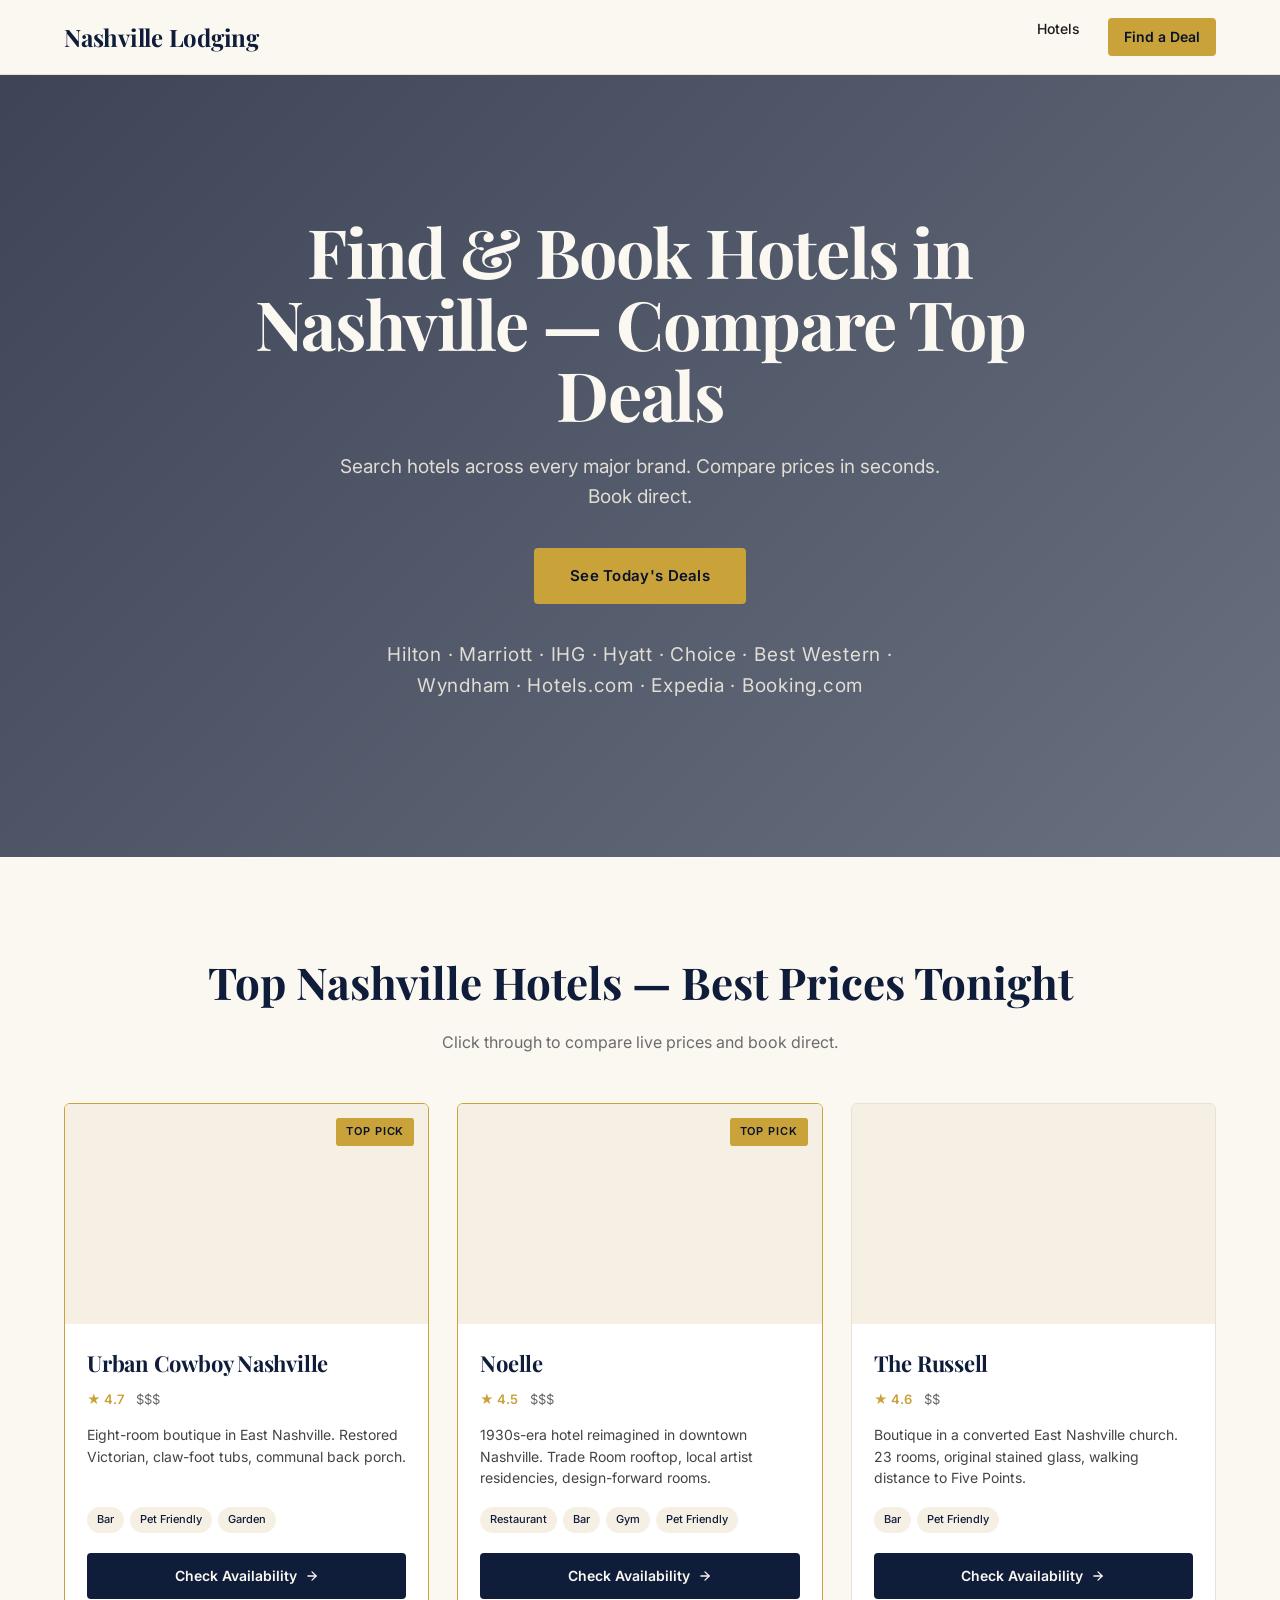
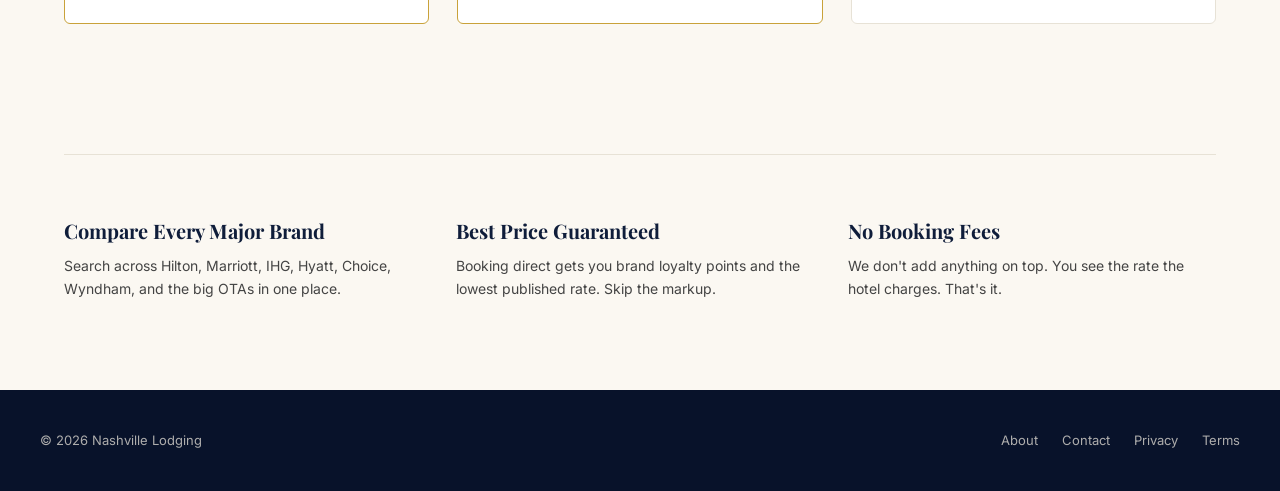
==== index.html @ b27eb010 "Initial: nashvillelodging.com static site" ====
<!DOCTYPE html>
<html lang="en">
<head>
<meta charset="UTF-8" />
<meta name="viewport" content="width=device-width, initial-scale=1.0" />
<title>Nashville Hotels — Compare Prices & Book | NashvilleLodging.com</title>
<meta name="description" content="Find the best hotel deals in Nashville, TN. Compare prices across Hilton, Marriott, IHG, Hotels.com, Expedia, Booking.com and more. Book direct, save more." />
<link rel="preconnect" href="https://fonts.googleapis.com" />
<link rel="preconnect" href="https://fonts.gstatic.com" crossorigin />
<link href="https://fonts.googleapis.com/css2?family=Playfair+Display:wght@500;700&family=Inter:wght@400;500;600&display=swap" rel="stylesheet" />
<link rel="stylesheet" href="/style.css" />
</head>
<body>
<header class="nav">
  <div class="nav-inner">
    <a href="/" class="brand">Nashville Lodging</a>
    <nav>
      <a href="/#hotels">Hotels</a>
      <a href="/#hotels" class="nav-cta">Find a Deal</a>
    </nav>
  </div>
</header>
<section class="hero">
  <div class="hero-inner">
    <h1>Find & Book Hotels in Nashville — Compare Top Deals</h1>
    <p>Search hotels across every major brand. Compare prices in seconds. Book direct.</p>
    <a href="#hotels" class="cta">See Today's Deals</a>
    <p class="hero-trust">Hilton · Marriott · IHG · Hyatt · Choice · Best Western · Wyndham · Hotels.com · Expedia · Booking.com</p>
  </div>
</section>
<main>
  <section class="featured" id="hotels">
    <div class="section-head">
      <h2>Top Nashville Hotels — Best Prices Tonight</h2>
      <p>Click through to compare live prices and book direct.</p>
    </div>
    <div class="hotel-grid"><article class="hotel-card premium">
  <div class="hotel-img" style="background-image:url('https://images.unsplash.com/photo-1564501049412-61c2a3083791?w=800')"><div class="tier-badge">Top Pick</div></div>
  <div class="hotel-body">
    <h3 class="hotel-name">Urban Cowboy Nashville</h3>
    <div class="hotel-meta">
      <span class="stars">★ 4.7</span>
      <span>$$$</span>
    </div>
    <p class="hotel-desc">Eight-room boutique in East Nashville. Restored Victorian, claw-foot tubs, communal back porch.</p>
    <div class="amenities"><span class="amenity">Bar</span><span class="amenity">Pet Friendly</span><span class="amenity">Garden</span></div>
    <a class="hotel-cta" href="https://www.booking.com/searchresults.html?ss=Urban+Cowboy+Nashville+1603+Woodland+St+Nashville+TN+37206&aid=AFFILIATE_ID_PENDING" target="_blank" rel="noopener nofollow sponsored">Check Availability <svg viewBox="0 0 24 24" fill="none" stroke="currentColor" stroke-width="2.2" stroke-linecap="round" stroke-linejoin="round" width="14" height="14"><line x1="5" y1="12" x2="19" y2="12"/><polyline points="12 5 19 12 12 19"/></svg></a>
  </div>
</article>
<article class="hotel-card premium">
  <div class="hotel-img" style="background-image:url('https://images.unsplash.com/photo-1455587734955-081b22074882?w=800')"><div class="tier-badge">Top Pick</div></div>
  <div class="hotel-body">
    <h3 class="hotel-name">Noelle</h3>
    <div class="hotel-meta">
      <span class="stars">★ 4.5</span>
      <span>$$$</span>
    </div>
    <p class="hotel-desc">1930s-era hotel reimagined in downtown Nashville. Trade Room rooftop, local artist residencies, design-forward rooms.</p>
    <div class="amenities"><span class="amenity">Restaurant</span><span class="amenity">Bar</span><span class="amenity">Gym</span><span class="amenity">Pet Friendly</span></div>
    <a class="hotel-cta" href="https://www.booking.com/searchresults.html?ss=Noelle+200+4th+Ave+N+Nashville+TN+37219&aid=AFFILIATE_ID_PENDING" target="_blank" rel="noopener nofollow sponsored">Check Availability <svg viewBox="0 0 24 24" fill="none" stroke="currentColor" stroke-width="2.2" stroke-linecap="round" stroke-linejoin="round" width="14" height="14"><line x1="5" y1="12" x2="19" y2="12"/><polyline points="12 5 19 12 12 19"/></svg></a>
  </div>
</article>
<article class="hotel-card ">
  <div class="hotel-img" style="background-image:url('https://images.unsplash.com/photo-1520250497591-112f2f40a3f4?w=800')"></div>
  <div class="hotel-body">
    <h3 class="hotel-name">The Russell</h3>
    <div class="hotel-meta">
      <span class="stars">★ 4.6</span>
      <span>$$</span>
    </div>
    <p class="hotel-desc">Boutique in a converted East Nashville church. 23 rooms, original stained glass, walking distance to Five Points.</p>
    <div class="amenities"><span class="amenity">Bar</span><span class="amenity">Pet Friendly</span></div>
    <a class="hotel-cta" href="https://www.booking.com/searchresults.html?ss=The+Russell+819+Russell+St+Nashville+TN+37206&aid=AFFILIATE_ID_PENDING" target="_blank" rel="noopener nofollow sponsored">Check Availability <svg viewBox="0 0 24 24" fill="none" stroke="currentColor" stroke-width="2.2" stroke-linecap="round" stroke-linejoin="round" width="14" height="14"><line x1="5" y1="12" x2="19" y2="12"/><polyline points="12 5 19 12 12 19"/></svg></a>
  </div>
</article></div>
  </section>
  <section class="why">
    <div class="why-grid">
      <div class="why-card"><h3>Compare Every Major Brand</h3><p>Search across Hilton, Marriott, IHG, Hyatt, Choice, Wyndham, and the big OTAs in one place.</p></div>
      <div class="why-card"><h3>Best Price Guaranteed</h3><p>Booking direct gets you brand loyalty points and the lowest published rate. Skip the markup.</p></div>
      <div class="why-card"><h3>No Booking Fees</h3><p>We don't add anything on top. You see the rate the hotel charges. That's it.</p></div>
    </div>
  </section>
</main>
<footer>
  <div class="footer-inner">
    <p>&copy; 2026 Nashville Lodging</p>
    <div class="footer-links">
      <a href="/about">About</a>
      <a href="/contact">Contact</a>
      <a href="/privacy">Privacy</a>
      <a href="/terms">Terms</a>
    </div>
  </div>
</footer>
</body></html>
---- style.css ----
:root {
  --navy: #0f1d3a;
  --navy-deep: #08122a;
  --sand: #f5efe4;
  --cream: #fbf8f2;
  --gold: #c9a23a;
  --gold-soft: #d9b658;
  --ink: #1a1a1a;
  --muted: #6b6b6b;
  --line: #e7e2d6;
}

* { box-sizing: border-box; margin: 0; padding: 0; }

html, body {
  font-family: 'Inter', -apple-system, BlinkMacSystemFont, sans-serif;
  color: var(--ink);
  background: var(--cream);
  line-height: 1.6;
  -webkit-font-smoothing: antialiased;
}

a { color: inherit; text-decoration: none; }

.nav {
  position: sticky;
  top: 0;
  z-index: 50;
  background: rgba(251, 248, 242, 0.85);
  backdrop-filter: saturate(160%) blur(12px);
  border-bottom: 1px solid var(--line);
}
.nav-inner {
  max-width: 1200px;
  margin: 0 auto;
  padding: 18px 24px;
  display: flex;
  justify-content: space-between;
  align-items: center;
}
.brand {
  font-family: 'Playfair Display', serif;
  font-size: 24px;
  font-weight: 700;
  color: var(--navy);
  letter-spacing: -0.01em;
}
.nav nav { display: flex; gap: 28px; font-size: 14px; font-weight: 500; }
.nav nav a { color: var(--ink); }
.nav nav a:hover { color: var(--navy); }

.hero {
  background:
    linear-gradient(135deg, rgba(8,18,42,0.78), rgba(15,29,58,0.62)),
    url('https://images.unsplash.com/photo-1564501049412-61c2a3083791?w=2000&q=80') center/cover;
  color: var(--cream);
  padding: 140px 24px 120px;
  text-align: center;
}
.hero-inner { max-width: 820px; margin: 0 auto; }
.hero h1 {
  font-family: 'Playfair Display', serif;
  font-size: clamp(38px, 6vw, 68px);
  font-weight: 700;
  line-height: 1.05;
  letter-spacing: -0.02em;
  margin-bottom: 22px;
}
.hero p {
  font-size: clamp(16px, 1.6vw, 19px);
  color: rgba(245, 239, 228, 0.88);
  margin-bottom: 36px;
  max-width: 600px;
  margin-left: auto;
  margin-right: auto;
}
.cta {
  display: inline-block;
  background: var(--gold);
  color: var(--navy-deep);
  font-weight: 600;
  font-size: 15px;
  letter-spacing: 0.02em;
  padding: 16px 36px;
  border-radius: 4px;
  transition: background 0.2s, transform 0.1s;
}
.cta:hover { background: var(--gold-soft); transform: translateY(-1px); }

.hero-trust {
  margin-top: 36px;
  font-size: 12px;
  color: rgba(245, 239, 228, 0.62);
  letter-spacing: 0.04em;
}

.nav-cta {
  background: var(--gold);
  color: var(--navy-deep) !important;
  padding: 8px 16px;
  border-radius: 4px;
  font-weight: 600;
}
.nav-cta:hover { background: var(--gold-soft); }

.why {
  padding: 30px 0 90px;
}
.why-grid {
  display: grid;
  grid-template-columns: repeat(auto-fit, minmax(260px, 1fr));
  gap: 24px;
  border-top: 1px solid var(--line);
  padding-top: 60px;
}
.why-card h3 {
  font-family: 'Playfair Display', serif;
  font-size: 20px;
  font-weight: 700;
  color: var(--navy);
  margin-bottom: 8px;
}
.why-card p { color: #444; font-size: 14px; line-height: 1.6; }

main { max-width: 1200px; margin: 0 auto; padding: 0 24px; }

.section-head { text-align: center; padding: 90px 0 48px; }
.section-head h2 {
  font-family: 'Playfair Display', serif;
  font-size: clamp(30px, 4vw, 44px);
  font-weight: 700;
  color: var(--navy);
  margin-bottom: 12px;
}
.section-head p { color: var(--muted); font-size: 16px; }

.hotel-grid {
  display: grid;
  grid-template-columns: repeat(auto-fill, minmax(320px, 1fr));
  gap: 28px;
  padding-bottom: 100px;
}

.hotel-card {
  background: #fff;
  border: 1px solid var(--line);
  border-radius: 6px;
  overflow: hidden;
  display: flex;
  flex-direction: column;
  transition: transform 0.2s, box-shadow 0.2s;
}
.hotel-card:hover {
  transform: translateY(-3px);
  box-shadow: 0 12px 28px rgba(15, 29, 58, 0.10);
}
.hotel-card.premium { border-color: var(--gold); border-width: 1.5px; }

.hotel-img {
  position: relative;
  width: 100%;
  height: 220px;
  background: var(--sand) center/cover;
}
.tier-badge {
  position: absolute;
  top: 14px;
  right: 14px;
  background: var(--gold);
  color: var(--navy-deep);
  font-size: 11px;
  font-weight: 600;
  text-transform: uppercase;
  letter-spacing: 0.08em;
  padding: 5px 10px;
  border-radius: 3px;
}

.hotel-body { padding: 22px 22px 24px; display: flex; flex-direction: column; flex: 1; }
.hotel-name {
  font-family: 'Playfair Display', serif;
  font-size: 22px;
  font-weight: 700;
  color: var(--navy);
  margin-bottom: 8px;
  letter-spacing: -0.01em;
}
.hotel-meta {
  display: flex;
  align-items: center;
  gap: 12px;
  color: var(--muted);
  font-size: 13px;
  margin-bottom: 14px;
}
.stars { color: var(--gold); font-weight: 600; }
.hotel-desc {
  color: #444;
  font-size: 14px;
  line-height: 1.55;
  margin-bottom: 18px;
  flex: 1;
}
.amenities {
  display: flex;
  flex-wrap: wrap;
  gap: 6px;
  margin-bottom: 20px;
}
.amenity {
  background: var(--sand);
  color: var(--navy);
  font-size: 11px;
  padding: 4px 10px;
  border-radius: 100px;
  font-weight: 500;
}
.hotel-cta {
  display: inline-flex;
  align-items: center;
  justify-content: center;
  gap: 8px;
  background: var(--navy);
  color: var(--cream);
  font-weight: 600;
  font-size: 14px;
  padding: 12px 18px;
  border-radius: 4px;
  transition: background 0.2s;
}
.hotel-cta:hover { background: var(--navy-deep); }
.hotel-cta svg { width: 14px; height: 14px; }

.empty {
  text-align: center;
  padding: 60px 0 120px;
  color: var(--muted);
}

footer {
  background: var(--navy-deep);
  color: rgba(245, 239, 228, 0.7);
  padding: 40px 24px;
  font-size: 13px;
}
.footer-inner {
  max-width: 1200px;
  margin: 0 auto;
  display: flex;
  justify-content: space-between;
  align-items: center;
  flex-wrap: wrap;
  gap: 16px;
}
.footer-links { display: flex; gap: 24px; }
.footer-links a:hover { color: var(--gold); }

.prose {
  max-width: 740px;
  margin: 0 auto;
  padding: 80px 24px 100px;
}
.prose h1 {
  font-family: 'Playfair Display', serif;
  font-size: clamp(36px, 5vw, 52px);
  font-weight: 700;
  color: var(--navy);
  letter-spacing: -0.02em;
  margin-bottom: 8px;
}
.prose h2 {
  font-family: 'Playfair Display', serif;
  font-size: 24px;
  font-weight: 700;
  color: var(--navy);
  margin-top: 36px;
  margin-bottom: 12px;
}
.prose h3 {
  font-size: 18px;
  font-weight: 600;
  color: var(--navy);
  margin-bottom: 8px;
}
.prose p { margin-bottom: 16px; color: #2a2a2a; font-size: 16px; }
.prose .lead { font-size: 19px; color: #444; margin-bottom: 24px; }
.prose .muted { color: var(--muted); font-size: 14px; margin-bottom: 28px; }
.prose ul { margin: 0 0 16px 22px; }
.prose li { margin-bottom: 6px; color: #2a2a2a; }
.prose a { color: var(--navy); text-decoration: underline; text-underline-offset: 3px; }
.prose a:hover { color: var(--gold); }
.prose .back { margin-top: 48px; font-weight: 500; }
.prose .back a { text-decoration: none; }

.tiers {
  display: grid;
  grid-template-columns: repeat(auto-fit, minmax(260px, 1fr));
  gap: 20px;
  margin: 28px 0 36px;
}
.tier-card {
  background: #fff;
  border: 1px solid var(--line);
  border-radius: 6px;
  padding: 28px 24px 24px;
  position: relative;
}
.tier-card.featured { border-color: var(--gold); border-width: 1.5px; }
.tier-flag {
  position: absolute;
  top: -12px;
  right: 16px;
  background: var(--gold);
  color: var(--navy-deep);
  font-size: 11px;
  font-weight: 600;
  text-transform: uppercase;
  letter-spacing: 0.08em;
  padding: 5px 10px;
  border-radius: 3px;
}
.tier-card .price {
  font-family: 'Playfair Display', serif;
  font-size: 36px;
  color: var(--navy);
  margin: 8px 0 16px;
}
.tier-card .price span { font-family: 'Inter', sans-serif; font-size: 14px; color: var(--muted); }
.tier-card ul { list-style: none; margin: 0; padding: 0; }
.tier-card li { padding: 6px 0; font-size: 14px; border-bottom: 1px solid var(--line); }
.tier-card li:last-child { border-bottom: none; }

@media (max-width: 600px) {
  .hero { padding: 100px 20px 80px; }
  .nav nav { gap: 16px; }
  .section-head { padding: 60px 0 32px; }
  .prose { padding: 60px 20px 80px; }
}
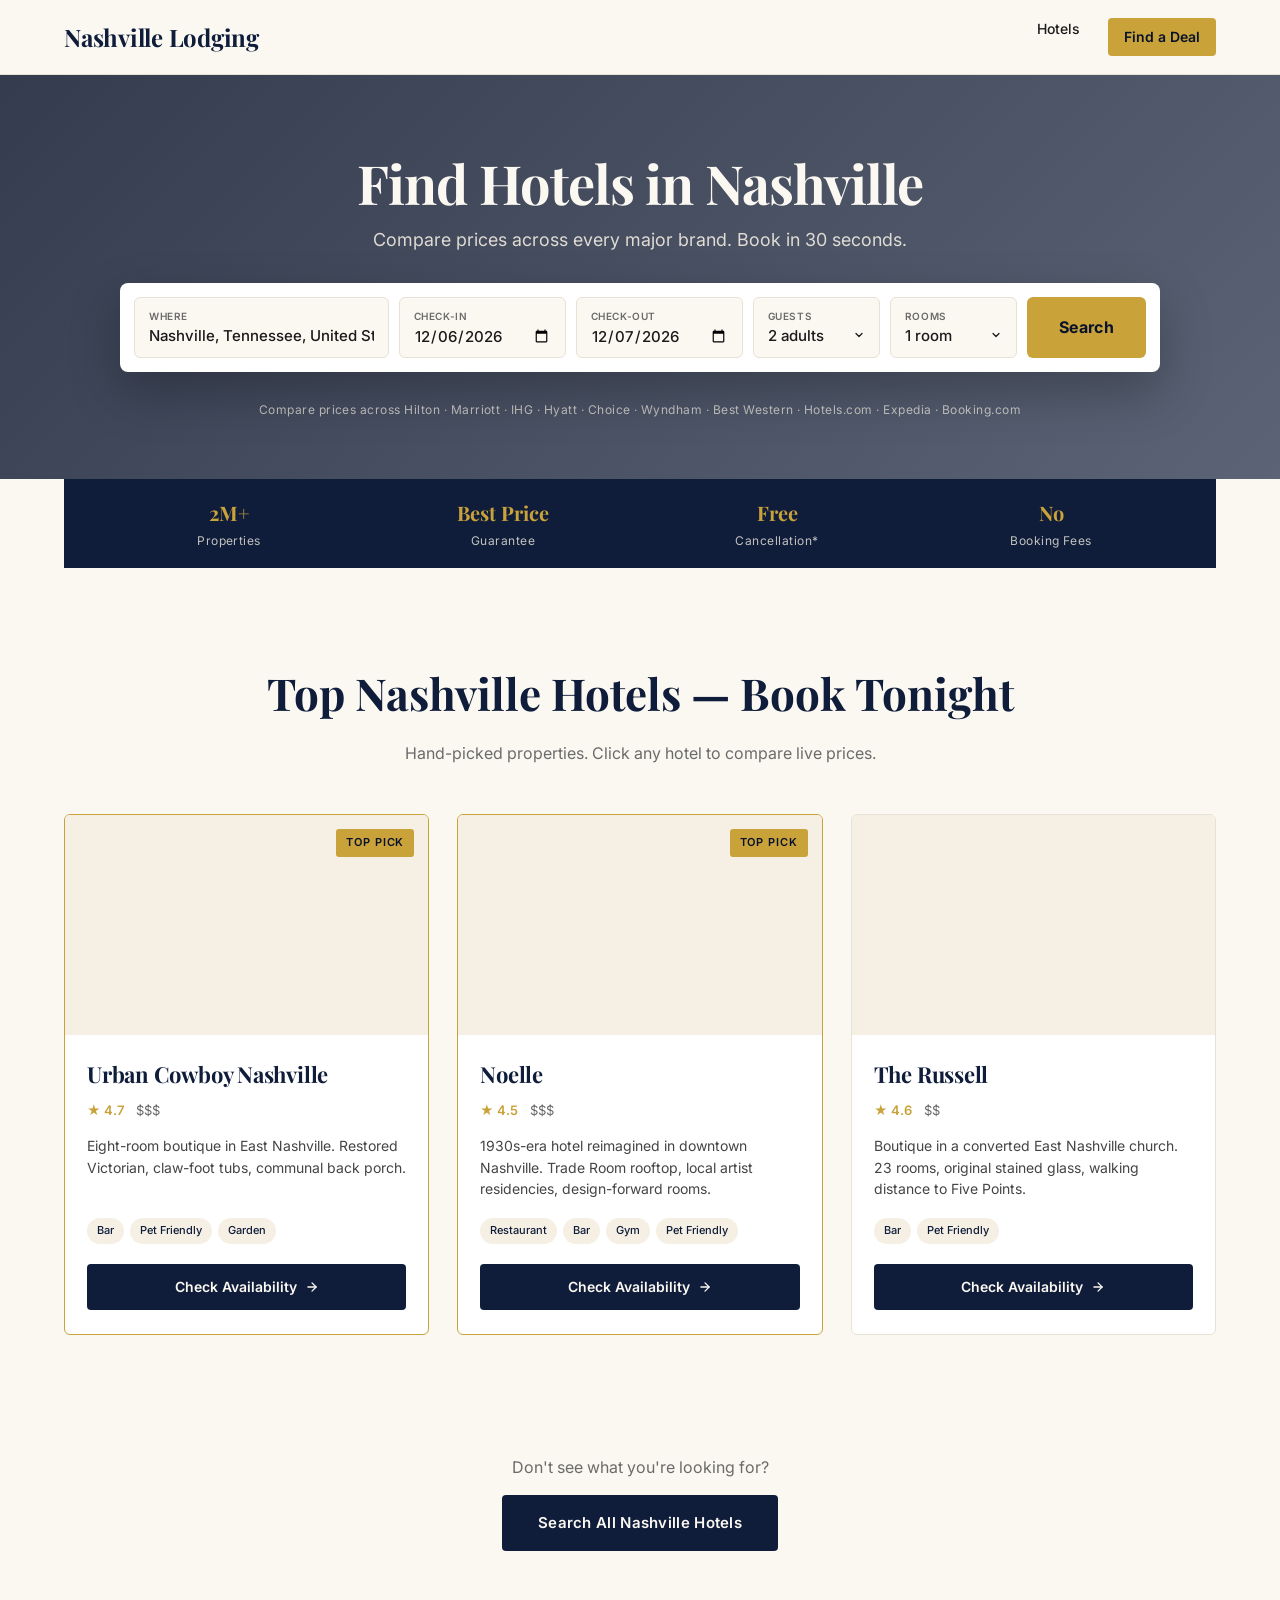
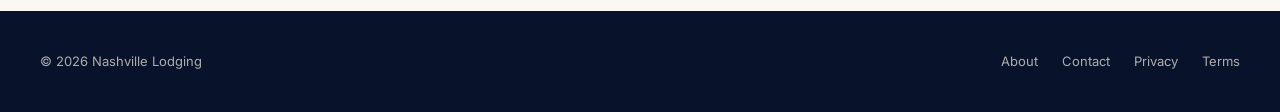
==== commit c04b773a: "Add search form above the fold + value strip" ====
--- a/index.html
+++ b/index.html
@@ -22,17 +22,63 @@
 </header>
 <section class="hero">
   <div class="hero-inner">
-    <h1>Find & Book Hotels in Nashville — Compare Top Deals</h1>
-    <p>Search hotels across every major brand. Compare prices in seconds. Book direct.</p>
-    <a href="#hotels" class="cta">See Today's Deals</a>
-    <p class="hero-trust">Hilton · Marriott · IHG · Hyatt · Choice · Best Western · Wyndham · Hotels.com · Expedia · Booking.com</p>
+    <h1>Find Hotels in Nashville</h1>
+    <p class="hero-sub">Compare prices across every major brand. Book in 30 seconds.</p>
+    <form class="search-form" id="search-form" action="https://www.booking.com/searchresults.html" method="get" target="_blank">
+      <div class="search-row">
+        <label class="search-field">
+          <span class="search-label">Where</span>
+          <input type="text" name="ss" value="Nashville, Tennessee, United States" required autocomplete="off" />
+        </label>
+        <label class="search-field">
+          <span class="search-label">Check-in</span>
+          <input type="date" name="checkin" id="checkin" required />
+        </label>
+        <label class="search-field">
+          <span class="search-label">Check-out</span>
+          <input type="date" name="checkout" id="checkout" required />
+        </label>
+        <label class="search-field search-field-narrow">
+          <span class="search-label">Guests</span>
+          <select name="group_adults">
+            <option value="1">1 adult</option>
+            <option value="2" selected>2 adults</option>
+            <option value="3">3 adults</option>
+            <option value="4">4 adults</option>
+            <option value="5">5 adults</option>
+            <option value="6">6 adults</option>
+          </select>
+        </label>
+        <label class="search-field search-field-narrow">
+          <span class="search-label">Rooms</span>
+          <select name="no_rooms">
+            <option value="1" selected>1 room</option>
+            <option value="2">2 rooms</option>
+            <option value="3">3 rooms</option>
+            <option value="4">4 rooms</option>
+          </select>
+        </label>
+        <button type="submit" class="search-btn">Search</button>
+      </div>
+      <input type="hidden" name="group_children" value="0" />
+      <input type="hidden" name="aid" value="AFFILIATE_ID_PENDING" />
+    </form>
+    <p class="hero-trust">Compare prices across Hilton · Marriott · IHG · Hyatt · Choice · Wyndham · Best Western · Hotels.com · Expedia · Booking.com</p>
   </div>
 </section>
 <main>
+  <section class="value-strip">
+    <div class="value-strip-inner">
+      <div class="value-item"><span class="value-num">2M+</span><span>Properties</span></div>
+      <div class="value-item"><span class="value-num">Best Price</span><span>Guarantee</span></div>
+      <div class="value-item"><span class="value-num">Free</span><span>Cancellation*</span></div>
+      <div class="value-item"><span class="value-num">No</span><span>Booking Fees</span></div>
+    </div>
+  </section>
   <section class="featured" id="hotels">
     <div class="section-head">
-      <h2>Top Nashville Hotels — Best Prices Tonight</h2>
-      <p>Click through to compare live prices and book direct.</p>
+      <h2>Top Nashville Hotels — Book Tonight</h2>
+      <p>Hand-picked properties. Click any hotel to compare live prices.</p>
     </div>
     <div class="hotel-grid"><article class="hotel-card premium">
   <div class="hotel-img" style="background-image:url('https://images.unsplash.com/photo-1564501049412-61c2a3083791?w=800')"><div class="tier-badge">Top Pick</div></div>
@@ -73,15 +119,32 @@
     <a class="hotel-cta" href="https://www.booking.com/searchresults.html?ss=The+Russell+819+Russell+St+Nashville+TN+37206&aid=AFFILIATE_ID_PENDING" target="_blank" rel="noopener nofollow sponsored">Check Availability <svg viewBox="0 0 24 24" fill="none" stroke="currentColor" stroke-width="2.2" stroke-linecap="round" stroke-linejoin="round" width="14" height="14"><line x1="5" y1="12" x2="19" y2="12"/><polyline points="12 5 19 12 12 19"/></svg></a>
   </div>
 </article></div>
-  </section>
-  <section class="why">
-    <div class="why-grid">
-      <div class="why-card"><h3>Compare Every Major Brand</h3><p>Search across Hilton, Marriott, IHG, Hyatt, Choice, Wyndham, and the big OTAs in one place.</p></div>
-      <div class="why-card"><h3>Best Price Guaranteed</h3><p>Booking direct gets you brand loyalty points and the lowest published rate. Skip the markup.</p></div>
-      <div class="why-card"><h3>No Booking Fees</h3><p>We don't add anything on top. You see the rate the hotel charges. That's it.</p></div>
+    <div class="below-grid-cta">
+      <p>Don't see what you're looking for?</p>
+      <a href="#search-form" class="cta cta-secondary" onclick="document.getElementById('search-form').scrollIntoView({behavior:'smooth',block:'center'});document.querySelector('input[name=ss]').focus();return false;">Search All Nashville Hotels</a>
     </div>
   </section>
 </main>
+<script>
+  (function () {
+    const pad = (n) => String(n).padStart(2, '0');
+    const fmt = (d) => d.getFullYear() + '-' + pad(d.getMonth() + 1) + '-' + pad(d.getDate());
+    const today = new Date();
+    const tomorrow = new Date(today.getTime() + 86400000);
+    const ci = document.getElementById('checkin');
+    const co = document.getElementById('checkout');
+    ci.value = fmt(today);
+    ci.min = fmt(today);
+    co.value = fmt(tomorrow);
+    co.min = fmt(tomorrow);
+    ci.addEventListener('change', () => {
+      const next = new Date(ci.value);
+      next.setDate(next.getDate() + 1);
+      co.min = fmt(next);
+      if (new Date(co.value) <= new Date(ci.value)) co.value = fmt(next);
+    });
+  })();
+</script>
 <footer>
   <div class="footer-inner">
     <p>&copy; 2026 Nashville Lodging</p>
--- a/style.css
+++ b/style.css
@@ -51,29 +51,104 @@
 
 .hero {
   background:
-    linear-gradient(135deg, rgba(8,18,42,0.78), rgba(15,29,58,0.62)),
+    linear-gradient(135deg, rgba(8,18,42,0.82), rgba(15,29,58,0.68)),
     url('https://images.unsplash.com/photo-1564501049412-61c2a3083791?w=2000&q=80') center/cover;
   color: var(--cream);
-  padding: 140px 24px 120px;
+  padding: 80px 24px 60px;
   text-align: center;
 }
-.hero-inner { max-width: 820px; margin: 0 auto; }
+.hero-inner { max-width: 1080px; margin: 0 auto; }
 .hero h1 {
   font-family: 'Playfair Display', serif;
-  font-size: clamp(38px, 6vw, 68px);
+  font-size: clamp(34px, 5vw, 54px);
   font-weight: 700;
   line-height: 1.05;
   letter-spacing: -0.02em;
-  margin-bottom: 22px;
-}
-.hero p {
-  font-size: clamp(16px, 1.6vw, 19px);
+  margin-bottom: 14px;
+}
+.hero-sub {
+  font-size: clamp(15px, 1.4vw, 18px);
   color: rgba(245, 239, 228, 0.88);
-  margin-bottom: 36px;
+  margin-bottom: 28px;
   max-width: 600px;
   margin-left: auto;
   margin-right: auto;
 }
+
+.search-form {
+  background: #fff;
+  border-radius: 8px;
+  padding: 14px;
+  box-shadow: 0 20px 50px rgba(0,0,0,0.25);
+  text-align: left;
+  max-width: 1040px;
+  margin: 0 auto;
+}
+.search-row {
+  display: grid;
+  grid-template-columns: 2fr 1.2fr 1.2fr 1fr 1fr auto;
+  gap: 10px;
+  align-items: stretch;
+}
+.search-field {
+  display: flex;
+  flex-direction: column;
+  background: var(--cream);
+  border: 1px solid var(--line);
+  border-radius: 6px;
+  padding: 10px 14px;
+  cursor: text;
+  transition: border-color 0.15s;
+}
+.search-field:focus-within {
+  border-color: var(--navy);
+  background: #fff;
+}
+.search-label {
+  font-size: 10px;
+  font-weight: 600;
+  text-transform: uppercase;
+  letter-spacing: 0.06em;
+  color: var(--muted);
+  margin-bottom: 2px;
+}
+.search-field input,
+.search-field select {
+  border: 0;
+  background: transparent;
+  font-size: 15px;
+  font-family: inherit;
+  color: var(--ink);
+  padding: 0;
+  width: 100%;
+  outline: none;
+  appearance: none;
+  -webkit-appearance: none;
+  font-weight: 500;
+}
+.search-field select {
+  cursor: pointer;
+  background-image: url("data:image/svg+xml,%3Csvg xmlns='http://www.w3.org/2000/svg' width='12' height='12' viewBox='0 0 24 24' fill='none' stroke='%231a1a1a' stroke-width='2.5' stroke-linecap='round' stroke-linejoin='round'%3E%3Cpolyline points='6 9 12 15 18 9'%3E%3C/polyline%3E%3C/svg%3E");
+  background-repeat: no-repeat;
+  background-position: right 0 center;
+  padding-right: 18px;
+}
+.search-btn {
+  background: var(--gold);
+  color: var(--navy-deep);
+  border: 0;
+  border-radius: 6px;
+  font-family: inherit;
+  font-weight: 700;
+  font-size: 16px;
+  letter-spacing: 0.02em;
+  padding: 0 32px;
+  cursor: pointer;
+  transition: background 0.15s, transform 0.1s;
+  white-space: nowrap;
+}
+.search-btn:hover { background: var(--gold-soft); }
+.search-btn:active { transform: scale(0.98); }
 .cta {
   display: inline-block;
   background: var(--gold);
@@ -88,11 +163,55 @@
 .cta:hover { background: var(--gold-soft); transform: translateY(-1px); }
 
 .hero-trust {
-  margin-top: 36px;
+  margin-top: 28px;
   font-size: 12px;
-  color: rgba(245, 239, 228, 0.62);
+  color: rgba(245, 239, 228, 0.65);
   letter-spacing: 0.04em;
 }
+
+.value-strip {
+  background: var(--navy);
+  color: var(--cream);
+  padding: 18px 24px;
+}
+.value-strip-inner {
+  max-width: 1080px;
+  margin: 0 auto;
+  display: grid;
+  grid-template-columns: repeat(4, 1fr);
+  gap: 16px;
+  text-align: center;
+}
+.value-item {
+  display: flex;
+  flex-direction: column;
+  gap: 2px;
+}
+.value-num {
+  font-family: 'Playfair Display', serif;
+  font-size: 20px;
+  font-weight: 700;
+  color: var(--gold);
+}
+.value-item span:last-child {
+  font-size: 12px;
+  letter-spacing: 0.04em;
+  color: rgba(245, 239, 228, 0.78);
+}
+
+.below-grid-cta {
+  text-align: center;
+  padding: 20px 0 60px;
+}
+.below-grid-cta p {
+  color: var(--muted);
+  margin-bottom: 14px;
+}
+.cta-secondary {
+  background: var(--navy);
+  color: var(--cream);
+}
+.cta-secondary:hover { background: var(--navy-deep); }
 
 .nav-cta {
   background: var(--gold);
@@ -330,8 +449,23 @@
 .tier-card li { padding: 6px 0; font-size: 14px; border-bottom: 1px solid var(--line); }
 .tier-card li:last-child { border-bottom: none; }
 
+@media (max-width: 900px) {
+  .search-row {
+    grid-template-columns: 1fr 1fr;
+  }
+  .search-row > .search-field:first-child {
+    grid-column: 1 / -1;
+  }
+  .search-btn {
+    grid-column: 1 / -1;
+    padding: 16px 32px;
+  }
+  .value-strip-inner { grid-template-columns: repeat(2, 1fr); }
+}
+
 @media (max-width: 600px) {
-  .hero { padding: 100px 20px 80px; }
+  .hero { padding: 60px 16px 40px; }
+  .hero h1 { font-size: 30px; }
   .nav nav { gap: 16px; }
   .section-head { padding: 60px 0 32px; }
   .prose { padding: 60px 20px 80px; }
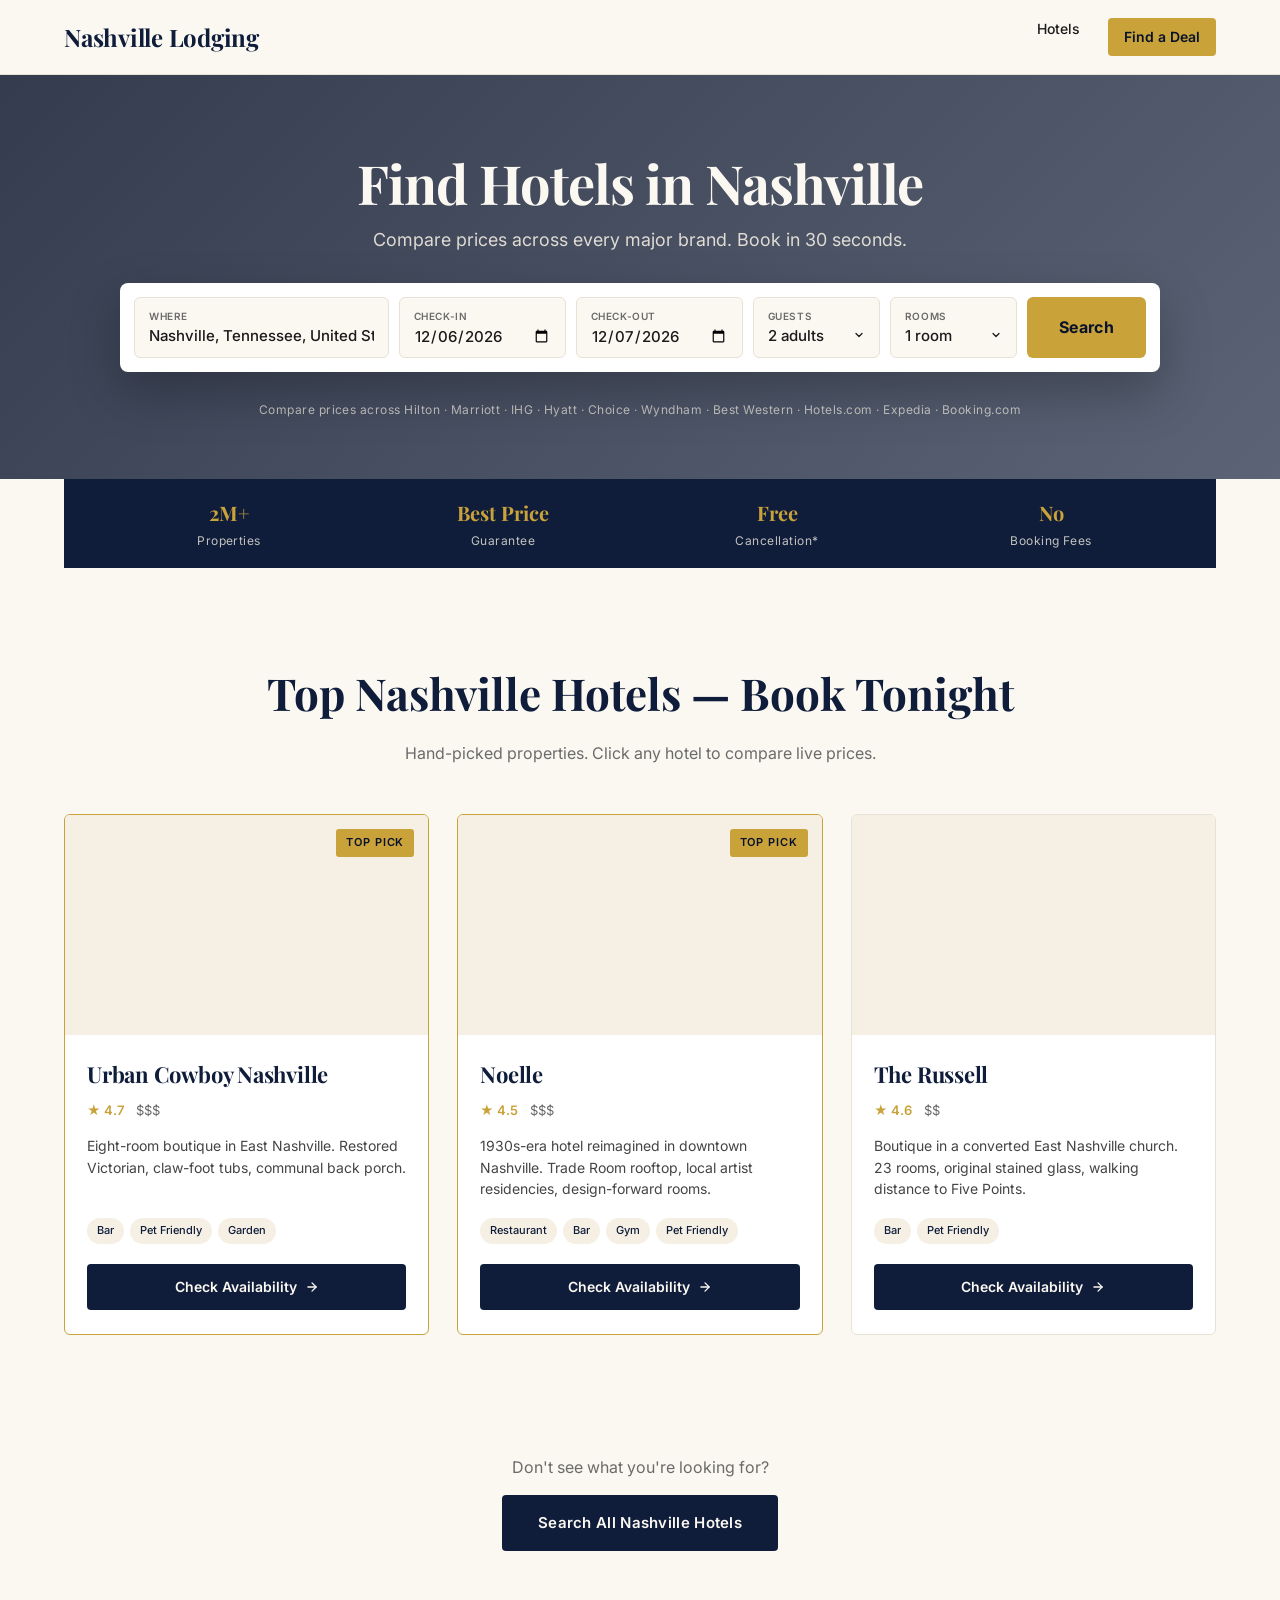
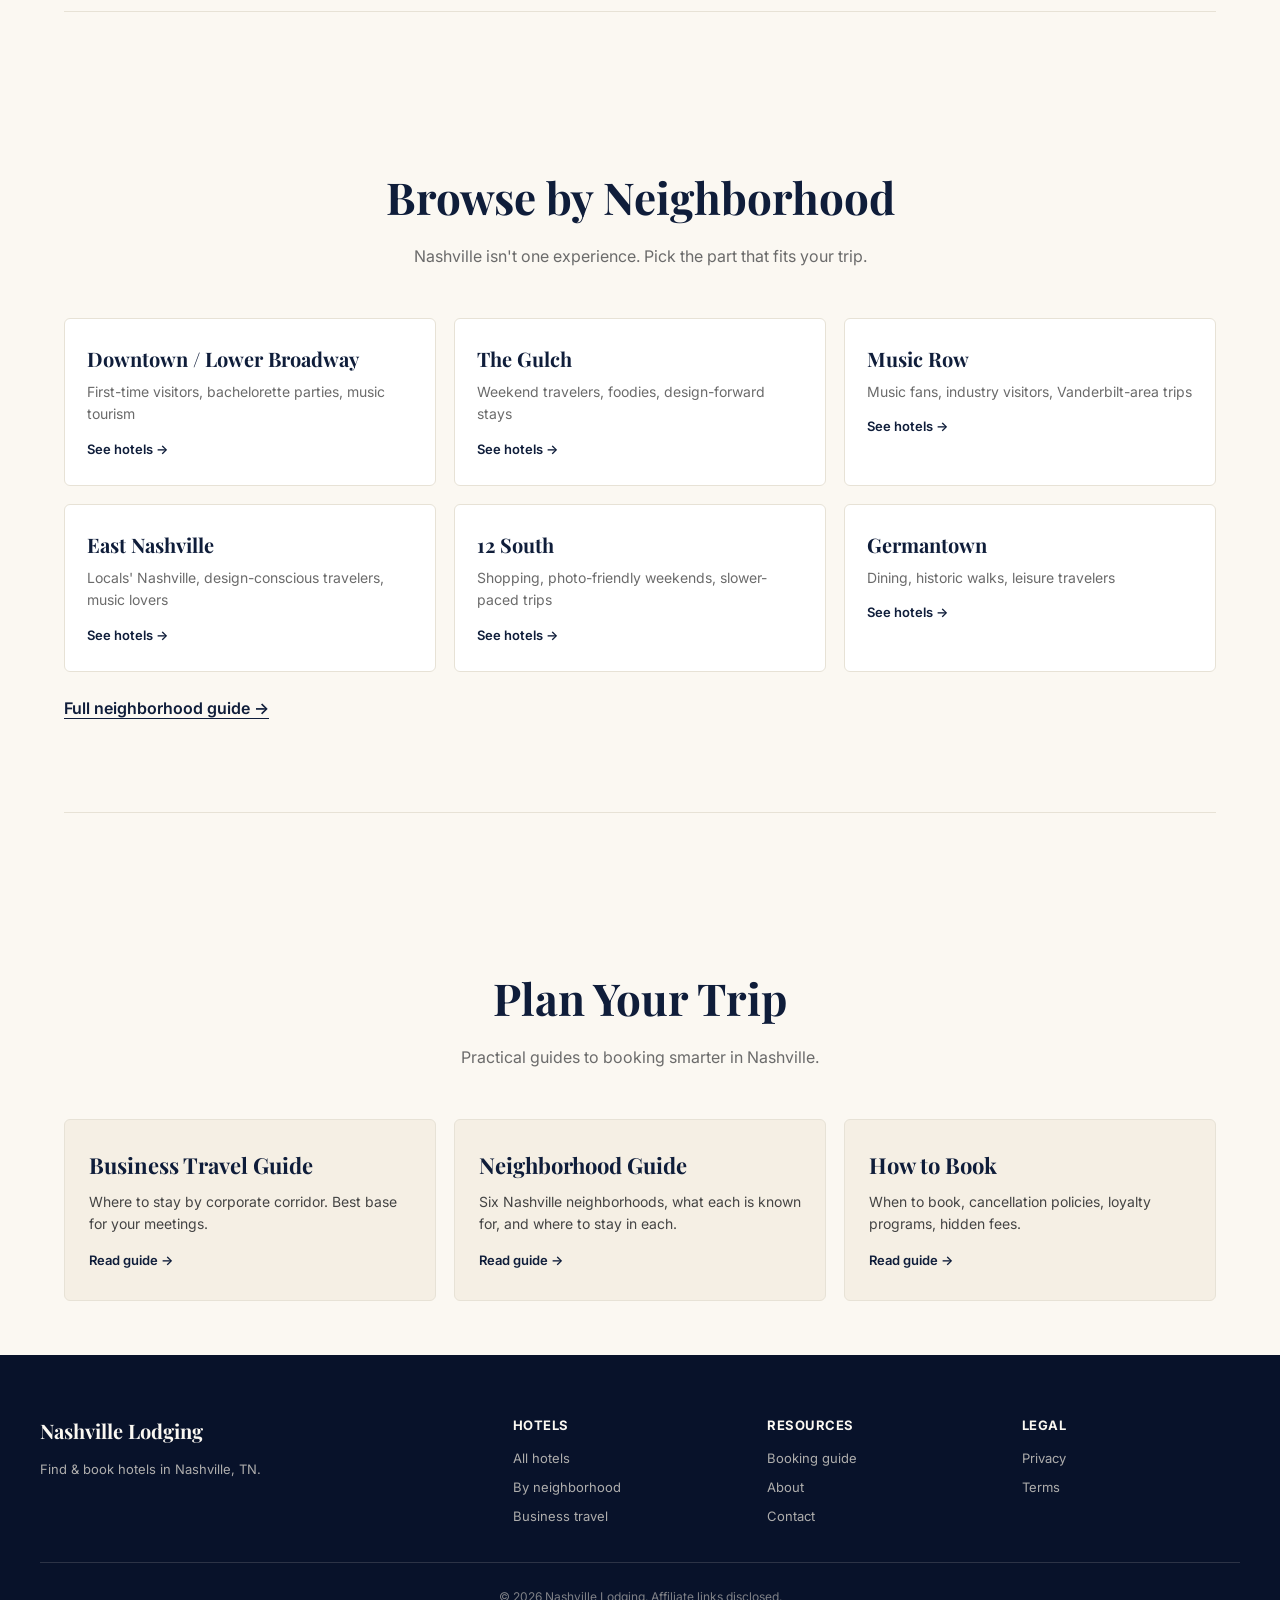
==== commit a4348e21: "Add neighborhoods, business travel, booking guide pages" ====
--- a/index.html
+++ b/index.html
@@ -8,15 +8,15 @@
 <link rel="preconnect" href="https://fonts.googleapis.com" />
 <link rel="preconnect" href="https://fonts.gstatic.com" crossorigin />
 <link href="https://fonts.googleapis.com/css2?family=Playfair+Display:wght@500;700&family=Inter:wght@400;500;600&display=swap" rel="stylesheet" />
-<link rel="stylesheet" href="/style.css" />
+<link rel="stylesheet" href="style.css" />
 </head>
 <body>
 <header class="nav">
   <div class="nav-inner">
-    <a href="/" class="brand">Nashville Lodging</a>
+    <a href="index.html" class="brand">Nashville Lodging</a>
     <nav>
-      <a href="/#hotels">Hotels</a>
-      <a href="/#hotels" class="nav-cta">Find a Deal</a>
+      <a href="index.html#hotels">Hotels</a>
+      <a href="index.html#hotels" class="nav-cta">Find a Deal</a>
     </nav>
   </div>
 </header>
@@ -122,6 +122,65 @@
     <div class="below-grid-cta">
       <p>Don't see what you're looking for?</p>
       <a href="#search-form" class="cta cta-secondary" onclick="document.getElementById('search-form').scrollIntoView({behavior:'smooth',block:'center'});document.querySelector('input[name=ss]').focus();return false;">Search All Nashville Hotels</a>
+    </div>
+  </section>
+
+  <section class="browse-section" id="neighborhoods">
+    <div class="section-head">
+      <h2>Browse by Neighborhood</h2>
+      <p>Nashville isn't one experience. Pick the part that fits your trip.</p>
+    </div>
+    <div class="hood-grid">
+      <a class="hood-tile" href="https://www.booking.com/searchresults.html?ss=Downtown%20Nashville%2C%20Tennessee&aid=AFFILIATE_ID_PENDING" target="_blank" rel="noopener nofollow sponsored">
+        <h3>Downtown / Lower Broadway</h3>
+        <p>First-time visitors, bachelorette parties, music tourism</p>
+        <span class="hood-link">See hotels &rarr;</span>
+      </a><a class="hood-tile" href="https://www.booking.com/searchresults.html?ss=The%20Gulch%2C%20Nashville%2C%20Tennessee&aid=AFFILIATE_ID_PENDING" target="_blank" rel="noopener nofollow sponsored">
+        <h3>The Gulch</h3>
+        <p>Weekend travelers, foodies, design-forward stays</p>
+        <span class="hood-link">See hotels &rarr;</span>
+      </a><a class="hood-tile" href="https://www.booking.com/searchresults.html?ss=Music%20Row%2C%20Nashville%2C%20Tennessee&aid=AFFILIATE_ID_PENDING" target="_blank" rel="noopener nofollow sponsored">
+        <h3>Music Row</h3>
+        <p>Music fans, industry visitors, Vanderbilt-area trips</p>
+        <span class="hood-link">See hotels &rarr;</span>
+      </a><a class="hood-tile" href="https://www.booking.com/searchresults.html?ss=East%20Nashville%2C%20Tennessee&aid=AFFILIATE_ID_PENDING" target="_blank" rel="noopener nofollow sponsored">
+        <h3>East Nashville</h3>
+        <p>Locals' Nashville, design-conscious travelers, music lovers</p>
+        <span class="hood-link">See hotels &rarr;</span>
+      </a><a class="hood-tile" href="https://www.booking.com/searchresults.html?ss=12%20South%2C%20Nashville%2C%20Tennessee&aid=AFFILIATE_ID_PENDING" target="_blank" rel="noopener nofollow sponsored">
+        <h3>12 South</h3>
+        <p>Shopping, photo-friendly weekends, slower-paced trips</p>
+        <span class="hood-link">See hotels &rarr;</span>
+      </a><a class="hood-tile" href="https://www.booking.com/searchresults.html?ss=Germantown%2C%20Nashville%2C%20Tennessee&aid=AFFILIATE_ID_PENDING" target="_blank" rel="noopener nofollow sponsored">
+        <h3>Germantown</h3>
+        <p>Dining, historic walks, leisure travelers</p>
+        <span class="hood-link">See hotels &rarr;</span>
+      </a>
+    </div>
+    <a href="neighborhoods.html" class="browse-more">Full neighborhood guide &rarr;</a>
+  </section>
+
+  <section class="browse-section" id="travel-style">
+    <div class="section-head">
+      <h2>Plan Your Trip</h2>
+      <p>Practical guides to booking smarter in Nashville.</p>
+    </div>
+    <div class="style-grid">
+      <a class="style-card" href="business-travel.html">
+        <h3>Business Travel Guide</h3>
+        <p>Where to stay by corporate corridor. Best base for your meetings.</p>
+        <span class="hood-link">Read guide &rarr;</span>
+      </a>
+      <a class="style-card" href="neighborhoods.html">
+        <h3>Neighborhood Guide</h3>
+        <p>Six Nashville neighborhoods, what each is known for, and where to stay in each.</p>
+        <span class="hood-link">Read guide &rarr;</span>
+      </a>
+      <a class="style-card" href="booking-guide.html">
+        <h3>How to Book</h3>
+        <p>When to book, cancellation policies, loyalty programs, hidden fees.</p>
+        <span class="hood-link">Read guide &rarr;</span>
+      </a>
     </div>
   </section>
 </main>
@@ -147,13 +206,28 @@
 </script>
 <footer>
   <div class="footer-inner">
-    <p>&copy; 2026 Nashville Lodging</p>
-    <div class="footer-links">
-      <a href="/about">About</a>
-      <a href="/contact">Contact</a>
-      <a href="/privacy">Privacy</a>
-      <a href="/terms">Terms</a>
-    </div>
-  </div>
+    <div class="footer-col">
+      <p class="footer-brand">Nashville Lodging</p>
+      <p class="footer-tag">Find &amp; book hotels in Nashville, TN.</p>
+    </div>
+    <div class="footer-col">
+      <p class="footer-h">Hotels</p>
+      <a href="index.html#hotels">All hotels</a>
+      <a href="neighborhoods.html">By neighborhood</a>
+      <a href="business-travel.html">Business travel</a>
+    </div>
+    <div class="footer-col">
+      <p class="footer-h">Resources</p>
+      <a href="booking-guide.html">Booking guide</a>
+      <a href="about.html">About</a>
+      <a href="contact.html">Contact</a>
+    </div>
+    <div class="footer-col">
+      <p class="footer-h">Legal</p>
+      <a href="privacy.html">Privacy</a>
+      <a href="terms.html">Terms</a>
+    </div>
+  </div>
+  <div class="footer-bottom">&copy; 2026 Nashville Lodging. Affiliate links disclosed.</div>
 </footer>
 </body></html>
--- a/style.css
+++ b/style.css
@@ -213,6 +213,106 @@
 }
 .cta-secondary:hover { background: var(--navy-deep); }
 
+.browse-section {
+  padding: 60px 0 30px;
+  border-top: 1px solid var(--line);
+}
+.hood-grid {
+  display: grid;
+  grid-template-columns: repeat(auto-fill, minmax(280px, 1fr));
+  gap: 18px;
+  margin-bottom: 24px;
+}
+.hood-tile {
+  background: #fff;
+  border: 1px solid var(--line);
+  border-radius: 6px;
+  padding: 24px 22px;
+  display: block;
+  transition: border-color 0.15s, transform 0.1s, box-shadow 0.15s;
+}
+.hood-tile:hover {
+  border-color: var(--navy);
+  transform: translateY(-2px);
+  box-shadow: 0 8px 20px rgba(15,29,58,0.08);
+}
+.hood-tile h3 {
+  font-family: 'Playfair Display', serif;
+  font-size: 20px;
+  color: var(--navy);
+  margin-bottom: 6px;
+  font-weight: 700;
+}
+.hood-tile p { color: var(--muted); font-size: 14px; margin-bottom: 10px; }
+.hood-link { color: var(--navy); font-size: 13px; font-weight: 600; }
+.style-grid {
+  display: grid;
+  grid-template-columns: repeat(auto-fit, minmax(280px, 1fr));
+  gap: 18px;
+  margin-bottom: 24px;
+}
+.style-card {
+  background: var(--sand);
+  border: 1px solid var(--line);
+  border-radius: 6px;
+  padding: 28px 24px;
+  display: block;
+  transition: background 0.15s, transform 0.1s;
+}
+.style-card:hover { background: #fff; transform: translateY(-2px); }
+.style-card h3 {
+  font-family: 'Playfair Display', serif;
+  font-size: 22px;
+  color: var(--navy);
+  margin-bottom: 8px;
+  font-weight: 700;
+}
+.style-card p { color: #444; font-size: 14px; margin-bottom: 12px; line-height: 1.55; }
+.browse-more {
+  display: inline-block;
+  font-weight: 600;
+  color: var(--navy);
+  text-decoration: underline;
+  text-underline-offset: 4px;
+  margin-bottom: 60px;
+}
+.browse-more:hover { color: var(--gold); }
+
+.prose-wide { max-width: 900px; }
+.hood-card {
+  background: #fff;
+  border: 1px solid var(--line);
+  border-radius: 6px;
+  padding: 28px;
+  margin: 28px 0;
+}
+.hood-card h2 {
+  font-family: 'Playfair Display', serif;
+  font-size: 26px;
+  color: var(--navy);
+  margin-top: 0;
+  margin-bottom: 12px;
+}
+.hood-card p { margin-bottom: 14px; }
+.hood-card .hood-meta {
+  font-size: 14px;
+  color: var(--muted);
+  margin-bottom: 18px;
+}
+.hood-card .hotel-cta {
+  display: inline-flex;
+  align-items: center;
+  gap: 8px;
+  background: var(--navy);
+  color: var(--cream);
+  font-weight: 600;
+  font-size: 14px;
+  padding: 12px 20px;
+  border-radius: 4px;
+  text-decoration: none;
+}
+.hood-card .hotel-cta:hover { background: var(--navy-deep); }
+
 .nav-cta {
   background: var(--gold);
   color: var(--navy-deep) !important;
@@ -359,20 +459,51 @@
 footer {
   background: var(--navy-deep);
   color: rgba(245, 239, 228, 0.7);
-  padding: 40px 24px;
+  padding: 60px 24px 24px;
   font-size: 13px;
 }
 .footer-inner {
   max-width: 1200px;
   margin: 0 auto;
-  display: flex;
-  justify-content: space-between;
-  align-items: center;
-  flex-wrap: wrap;
-  gap: 16px;
-}
-.footer-links { display: flex; gap: 24px; }
-.footer-links a:hover { color: var(--gold); }
+  display: grid;
+  grid-template-columns: 2fr 1fr 1fr 1fr;
+  gap: 36px;
+  padding-bottom: 36px;
+  border-bottom: 1px solid rgba(245, 239, 228, 0.15);
+}
+.footer-col { display: flex; flex-direction: column; gap: 8px; }
+.footer-col a {
+  color: rgba(245, 239, 228, 0.7);
+  font-size: 13px;
+}
+.footer-col a:hover { color: var(--gold); }
+.footer-h {
+  font-weight: 700;
+  color: var(--cream);
+  font-size: 13px;
+  letter-spacing: 0.04em;
+  text-transform: uppercase;
+  margin-bottom: 4px;
+}
+.footer-brand {
+  font-family: 'Playfair Display', serif;
+  font-size: 20px;
+  font-weight: 700;
+  color: var(--cream);
+  margin-bottom: 4px;
+}
+.footer-tag { font-size: 13px; }
+.footer-bottom {
+  max-width: 1200px;
+  margin: 0 auto;
+  padding-top: 24px;
+  text-align: center;
+  font-size: 12px;
+  color: rgba(245, 239, 228, 0.5);
+}
+@media (max-width: 700px) {
+  .footer-inner { grid-template-columns: 1fr 1fr; }
+}
 
 .prose {
   max-width: 740px;
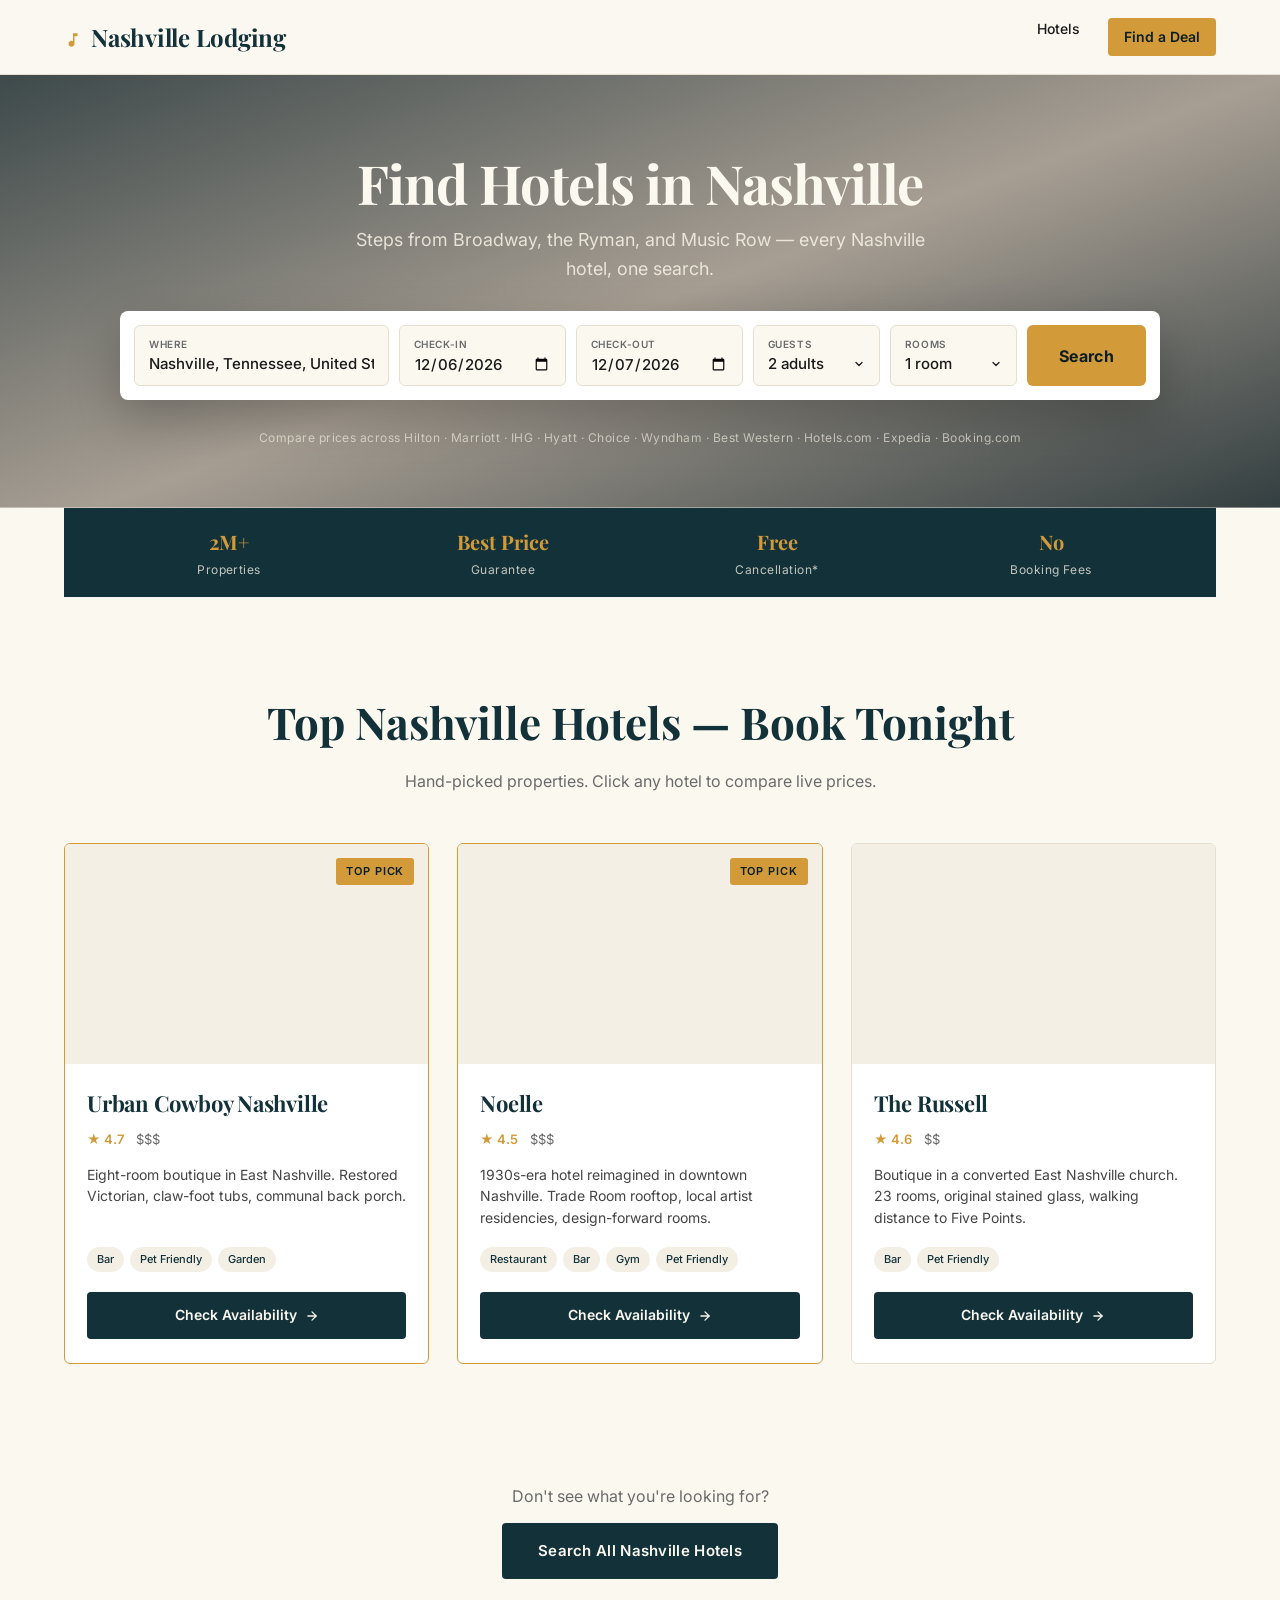
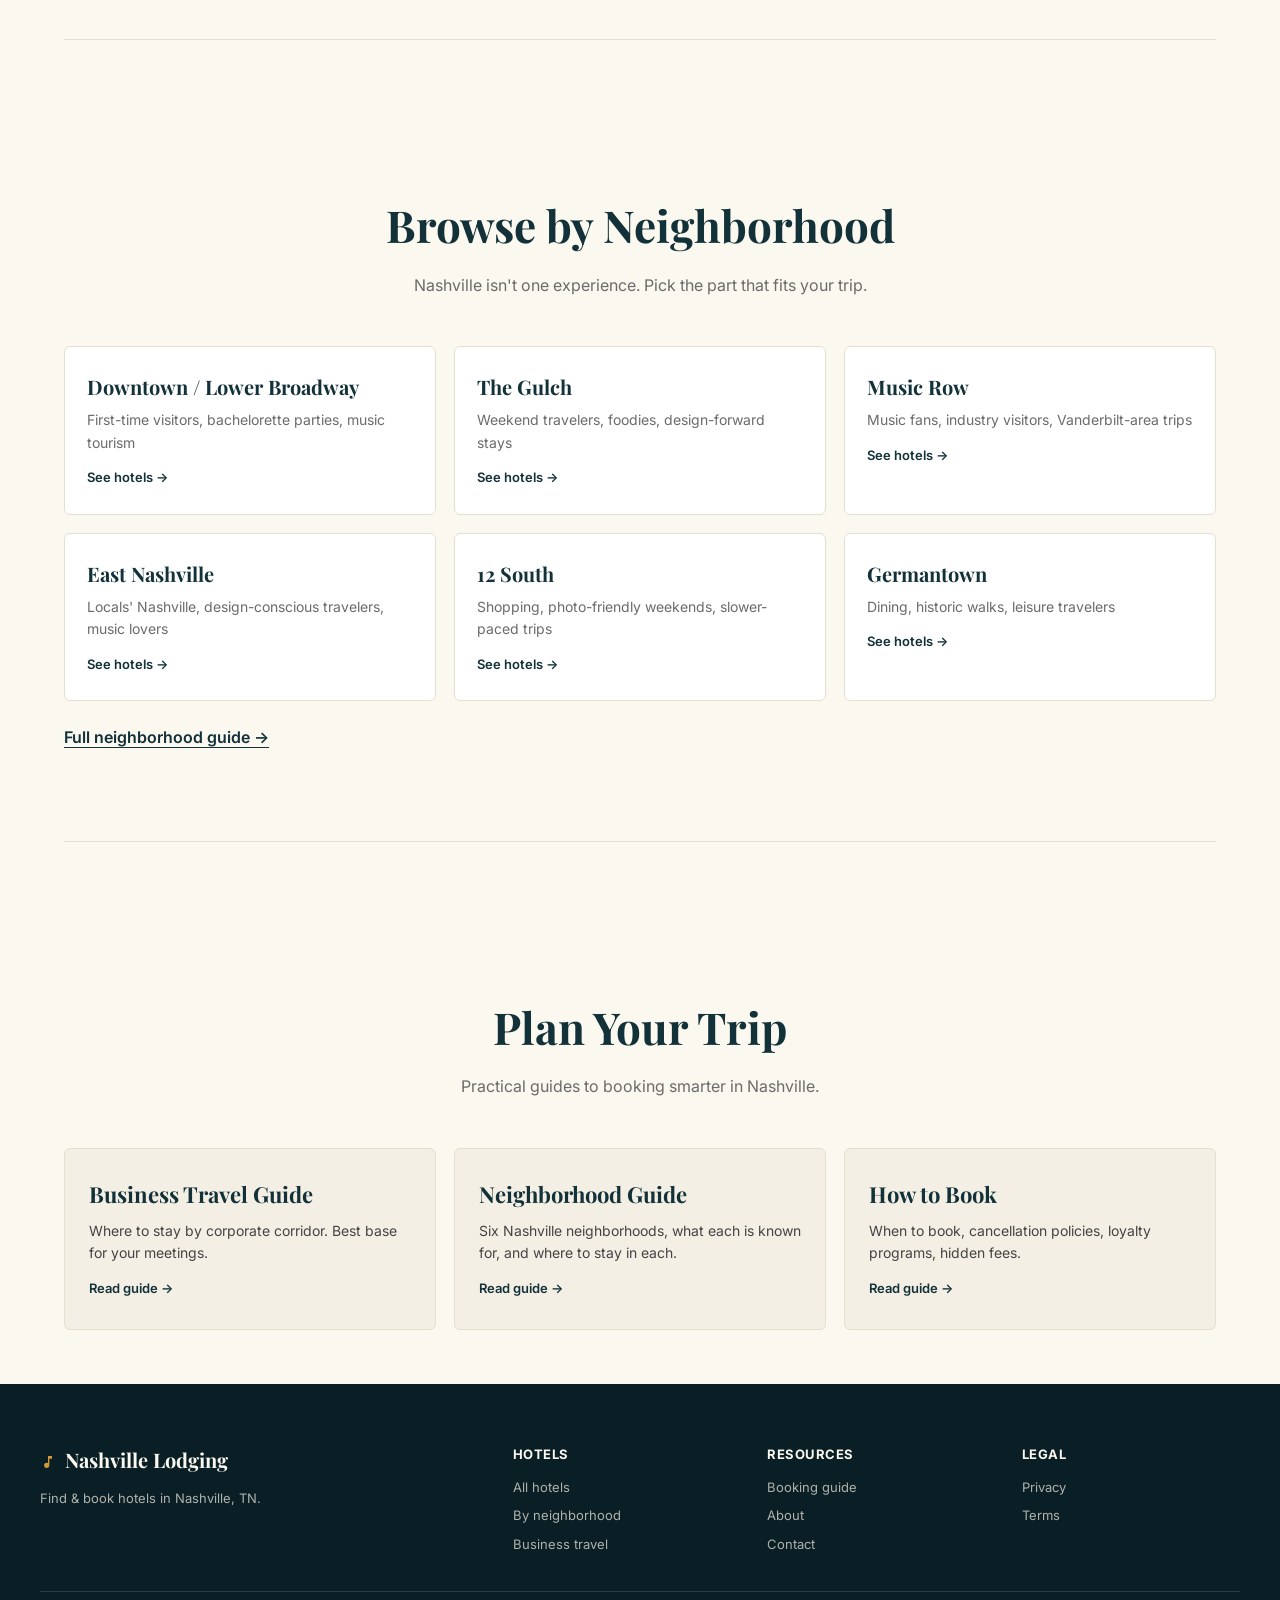
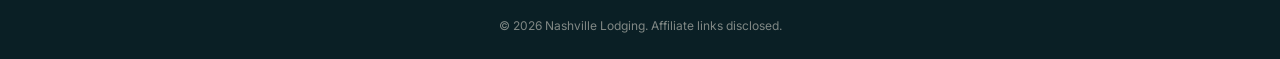
==== commit fe271e27: "Update: 2026-05-11 regenerate" ====
--- a/index.html
+++ b/index.html
@@ -13,7 +13,7 @@
 <body>
 <header class="nav">
   <div class="nav-inner">
-    <a href="index.html" class="brand">Nashville Lodging</a>
+    <a href="index.html" class="brand"><span class="brand-mark"><svg viewBox="0 0 24 24" fill="currentColor" aria-hidden="true"><path d="M12 3v10.55c-.59-.34-1.27-.55-2-.55-2.21 0-4 1.79-4 4s1.79 4 4 4 4-1.79 4-4V7h4V3h-6z"/></svg></span>Nashville Lodging</a>
     <nav>
       <a href="index.html#hotels">Hotels</a>
       <a href="index.html#hotels" class="nav-cta">Find a Deal</a>
@@ -23,7 +23,7 @@
 <section class="hero">
   <div class="hero-inner">
     <h1>Find Hotels in Nashville</h1>
-    <p class="hero-sub">Compare prices across every major brand. Book in 30 seconds.</p>
+    <p class="hero-sub">Steps from Broadway, the Ryman, and Music Row — every Nashville hotel, one search.</p>
     <form class="search-form" id="search-form" action="https://www.booking.com/searchresults.html" method="get" target="_blank">
       <div class="search-row">
         <label class="search-field">
@@ -207,7 +207,7 @@
 <footer>
   <div class="footer-inner">
     <div class="footer-col">
-      <p class="footer-brand">Nashville Lodging</p>
+      <p class="footer-brand"><span class="brand-mark"><svg viewBox="0 0 24 24" fill="currentColor" aria-hidden="true"><path d="M12 3v10.55c-.59-.34-1.27-.55-2-.55-2.21 0-4 1.79-4 4s1.79 4 4 4 4-1.79 4-4V7h4V3h-6z"/></svg></span>Nashville Lodging</p>
       <p class="footer-tag">Find &amp; book hotels in Nashville, TN.</p>
     </div>
     <div class="footer-col">
--- a/style.css
+++ b/style.css
@@ -8,6 +8,9 @@
   --ink: #1a1a1a;
   --muted: #6b6b6b;
   --line: #e7e2d6;
+  /* per-city theme hooks — overridden by the theme block appended at build time */
+  --hero-image: url('https://images.unsplash.com/photo-1564501049412-61c2a3083791?w=2000&q=80');
+  --hero-overlay: linear-gradient(135deg, rgba(8,18,42,0.82), rgba(15,29,58,0.68));
 }
 
 * { box-sizing: border-box; margin: 0; padding: 0; }
@@ -45,14 +48,22 @@
   color: var(--navy);
   letter-spacing: -0.01em;
 }
+.brand-mark {
+  display: inline-block;
+  color: var(--gold);
+  margin-right: 9px;
+  vertical-align: -2px;
+}
+.brand-mark svg { width: 18px; height: 18px; display: block; }
+.footer-brand .brand-mark svg { width: 16px; height: 16px; }
 .nav nav { display: flex; gap: 28px; font-size: 14px; font-weight: 500; }
 .nav nav a { color: var(--ink); }
 .nav nav a:hover { color: var(--navy); }
 
 .hero {
-  background:
-    linear-gradient(135deg, rgba(8,18,42,0.82), rgba(15,29,58,0.68)),
-    url('https://images.unsplash.com/photo-1564501049412-61c2a3083791?w=2000&q=80') center/cover;
+  background-image: var(--hero-overlay), var(--hero-image);
+  background-size: cover;
+  background-position: center;
   color: var(--cream);
   padding: 80px 24px 60px;
   text-align: center;
@@ -601,3 +612,17 @@
   .section-head { padding: 60px 0 32px; }
   .prose { padding: 60px 20px 80px; }
 }
+
+
+/* ===== per-city theme (generated) ===== */
+:root {
+  --navy: #123139;
+  --navy-deep: #0a1f25;
+  --sand: #f4efe5;
+  --cream: #fbf8f0;
+  --gold: #d39a3a;
+  --gold-soft: #e2ae50;
+  --line: #e6dfcf;
+  --hero-image: url('https://images.unsplash.com/photo-1606762903097-713bf356b8c2?w=2000&q=80');
+  --hero-overlay: linear-gradient(160deg, rgba(8,24,28,0.78) 0%, rgba(42,24,8,0.4) 52%, rgba(8,22,26,0.82) 100%);
+}
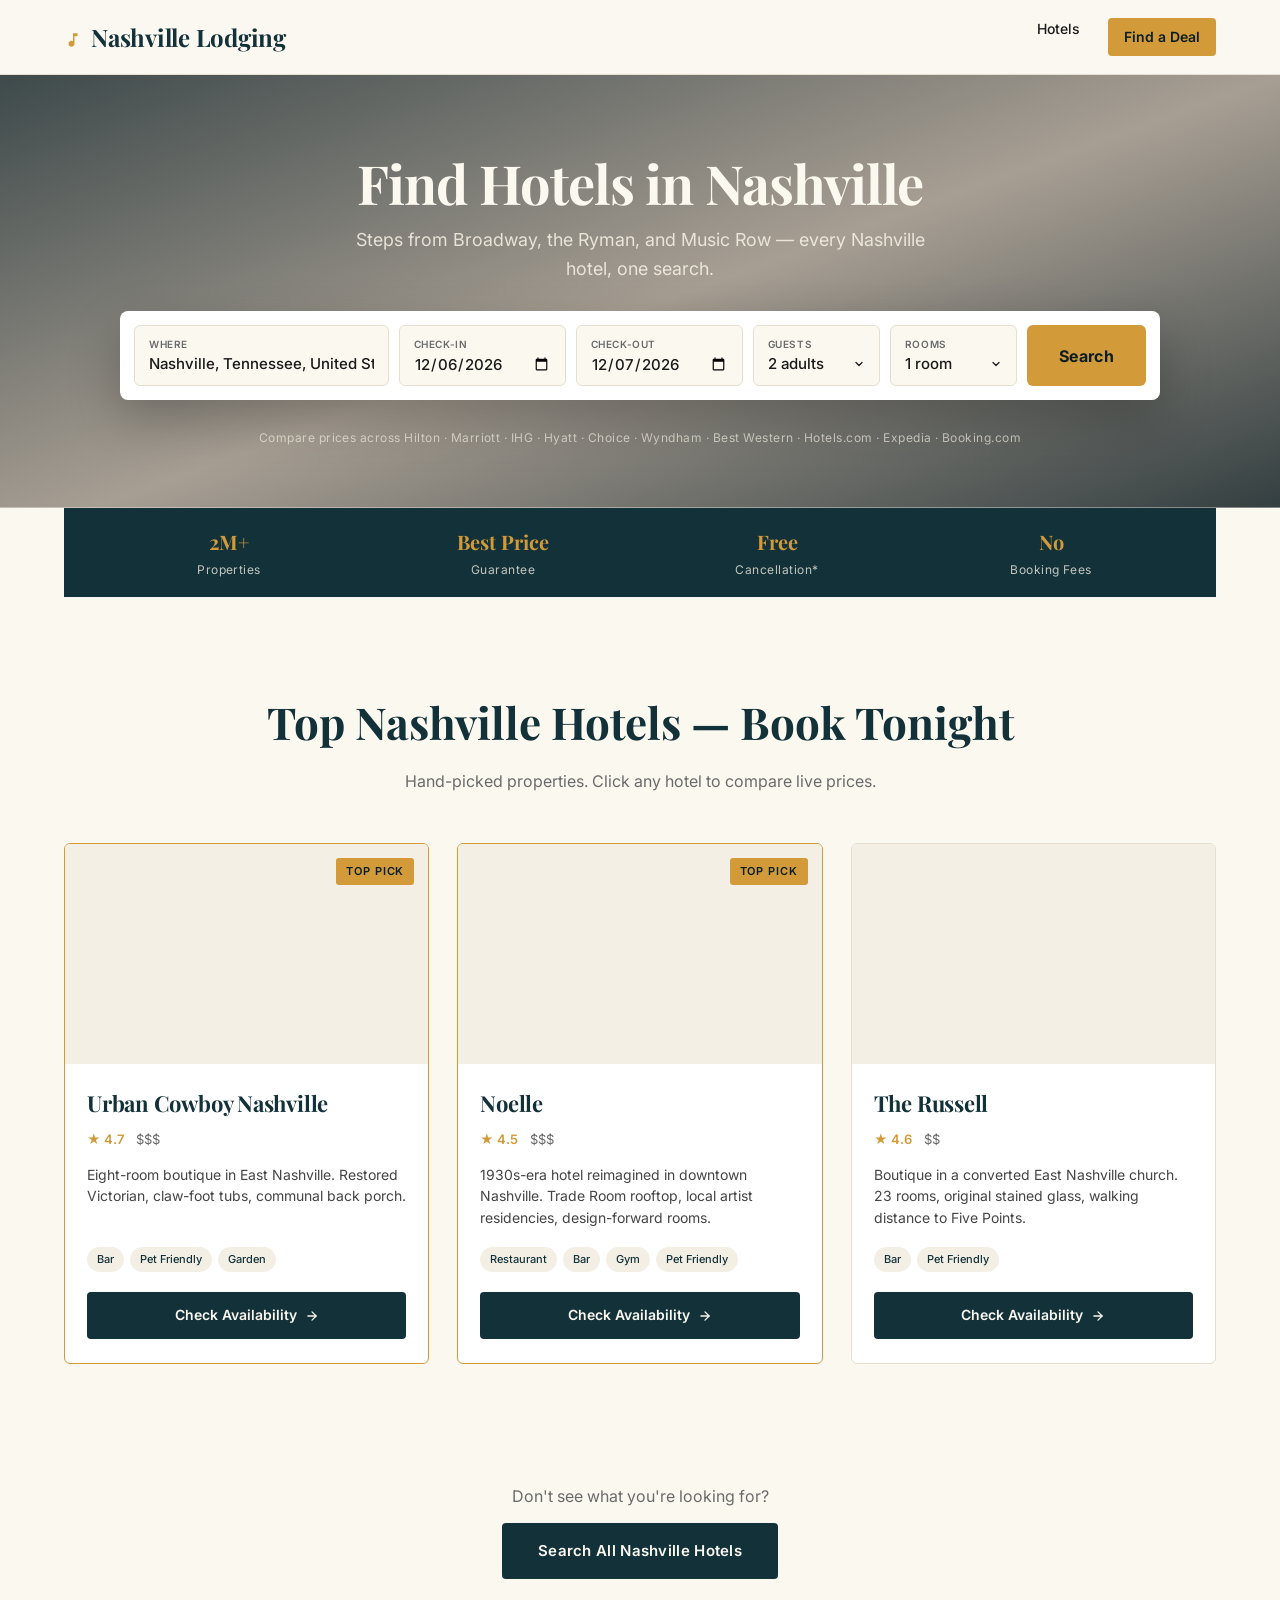
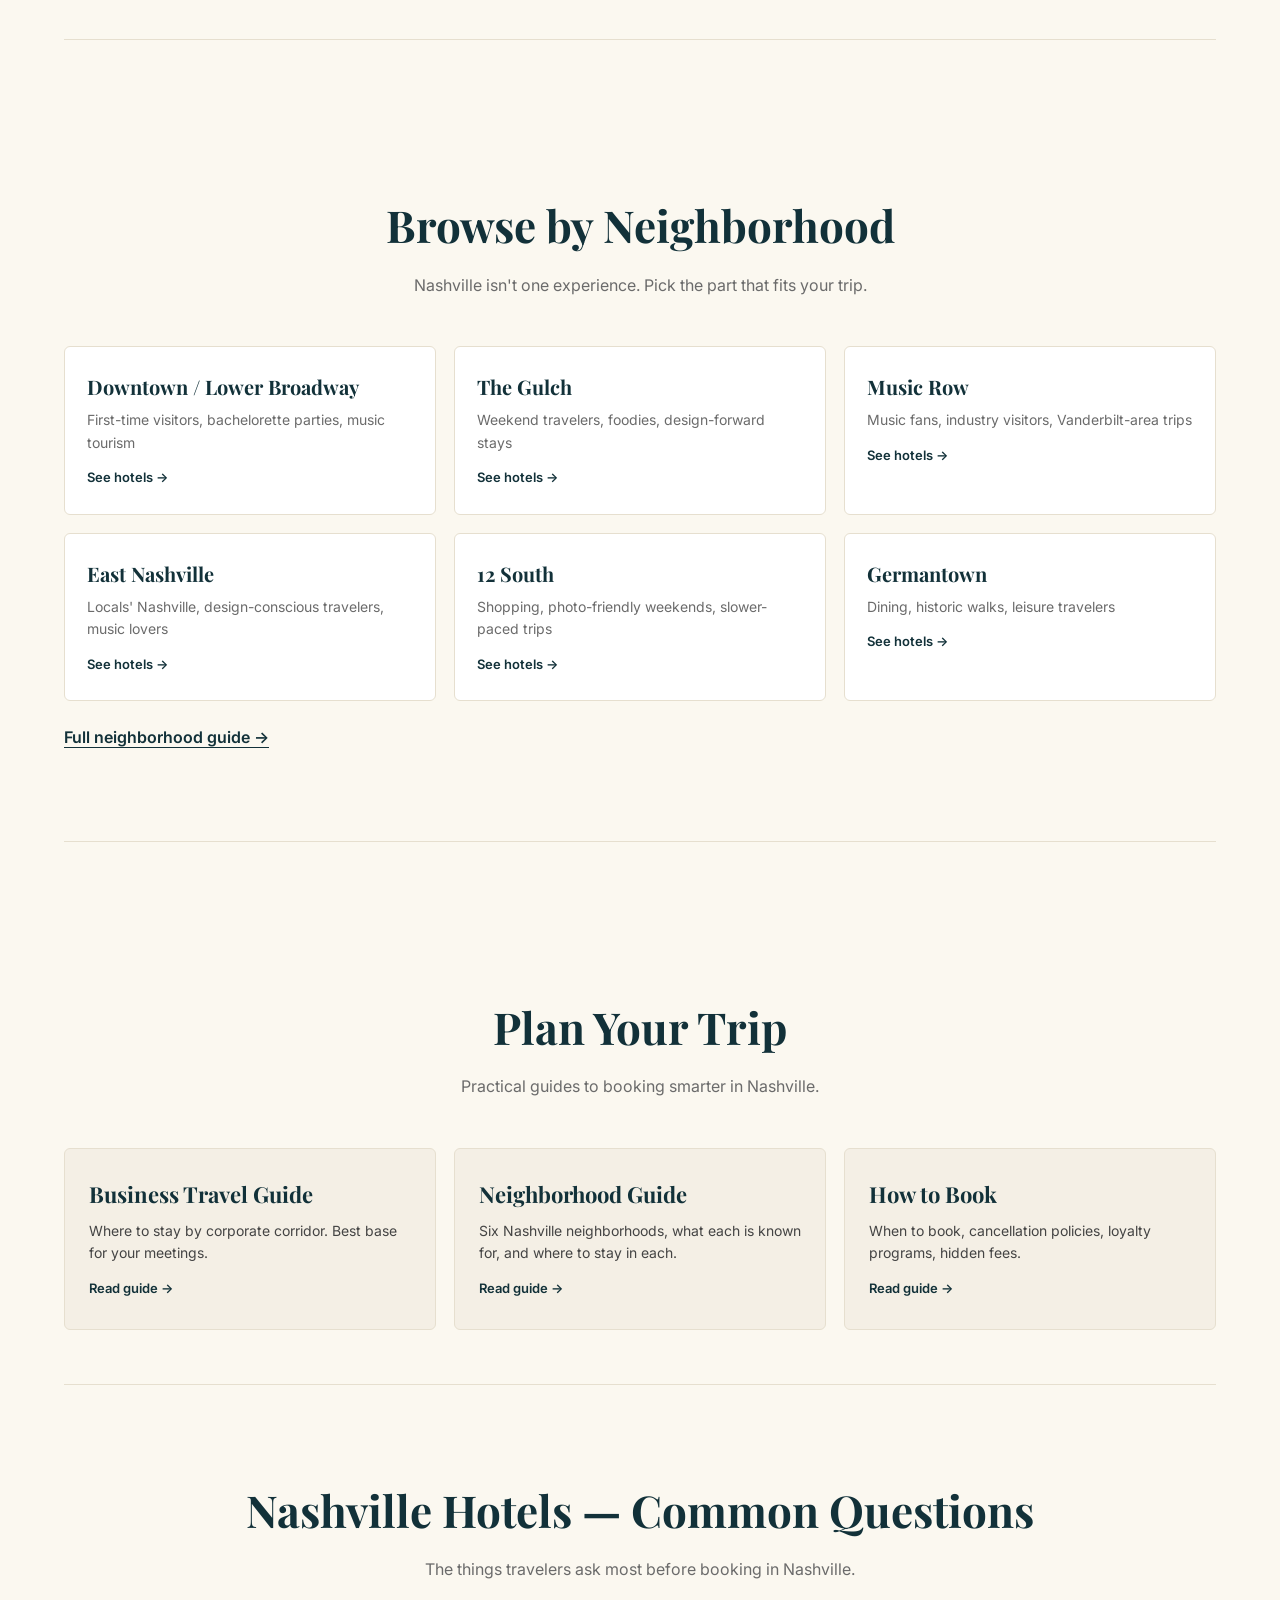
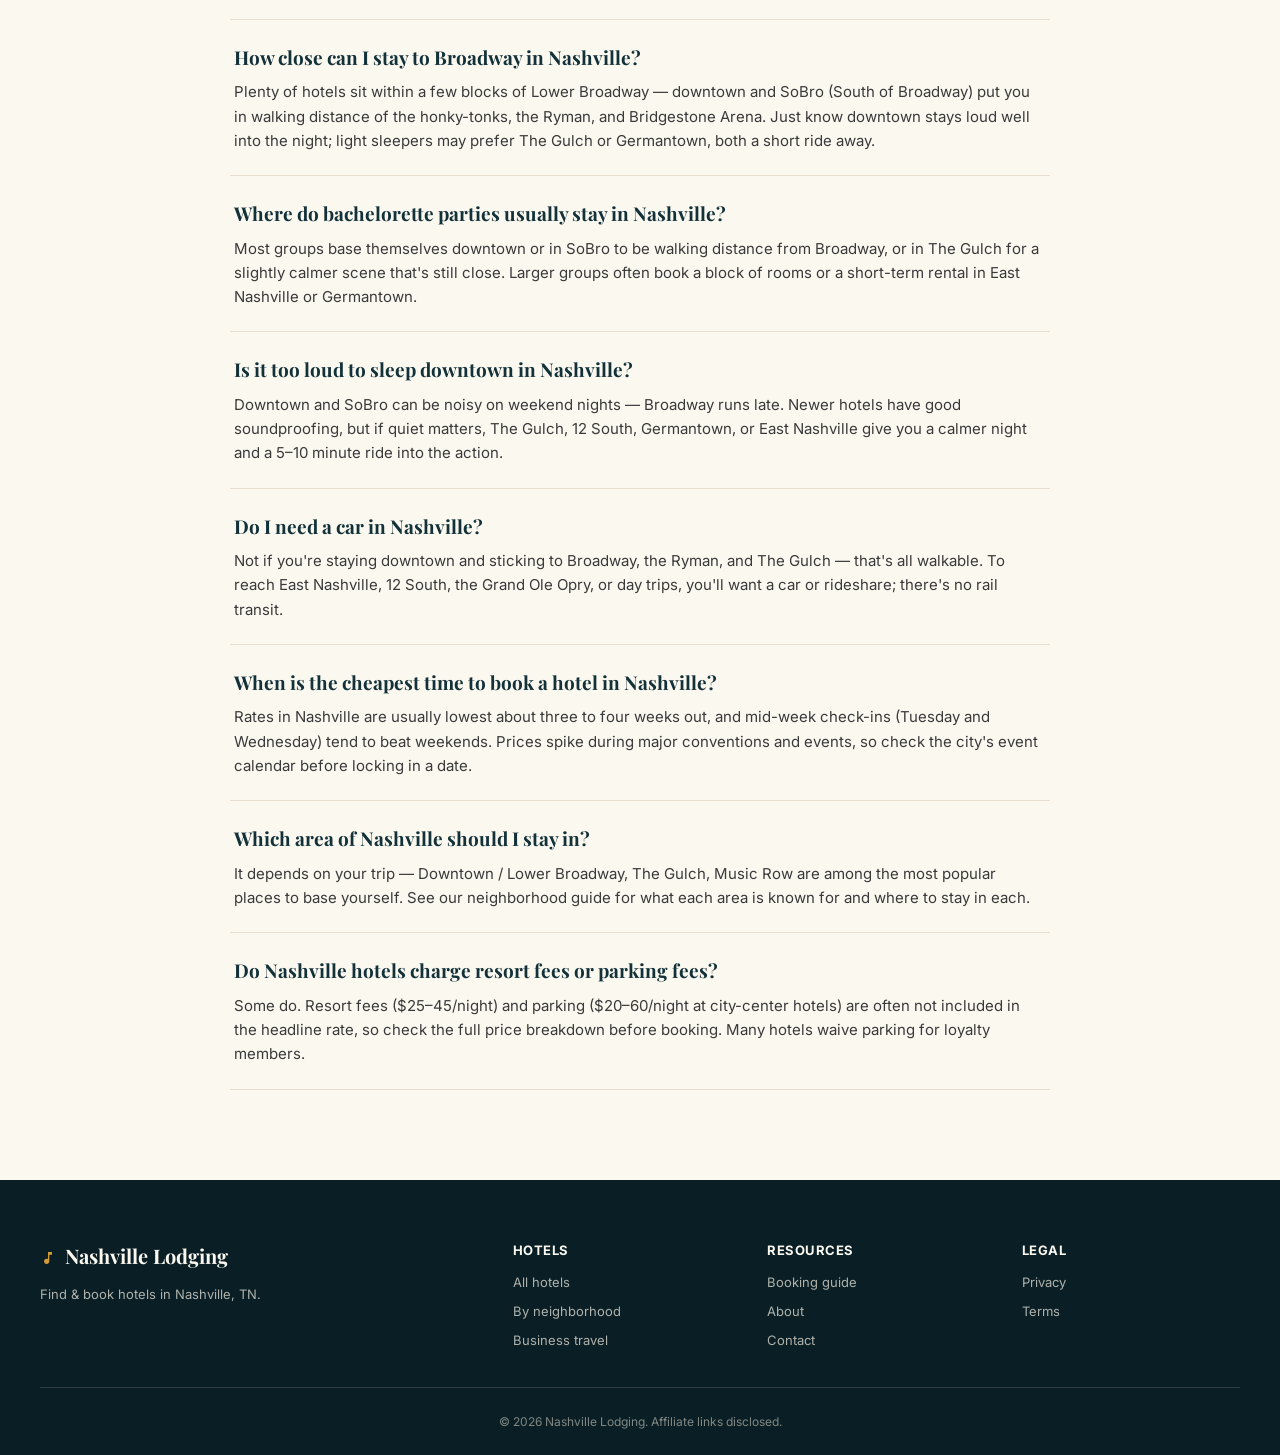
==== commit 0600be2b: "Update: 2026-05-11 regenerate" ====
--- a/index.html
+++ b/index.html
@@ -5,10 +5,30 @@
 <meta name="viewport" content="width=device-width, initial-scale=1.0" />
 <title>Nashville Hotels — Compare Prices & Book | NashvilleLodging.com</title>
 <meta name="description" content="Find the best hotel deals in Nashville, TN. Compare prices across Hilton, Marriott, IHG, Hotels.com, Expedia, Booking.com and more. Book direct, save more." />
+<link rel="canonical" href="https://nashvillelodging.com/" />
+<meta name="robots" content="index, follow, max-image-preview:large" />
+<meta name="theme-color" content="#d39a3a" />
+<meta name="geo.region" content="US-TN" />
+<meta name="geo.placename" content="Nashville" />
+<meta property="og:type" content="website" />
+<meta property="og:site_name" content="Nashville Lodging" />
+<meta property="og:title" content="Nashville Hotels — Compare Prices & Book | NashvilleLodging.com" />
+<meta property="og:description" content="Find the best hotel deals in Nashville, TN. Compare prices across Hilton, Marriott, IHG, Hotels.com, Expedia, Booking.com and more. Book direct, save more." />
+<meta property="og:url" content="https://nashvillelodging.com/" />
+<meta property="og:image" content="https://images.unsplash.com/photo-1606762903097-713bf356b8c2?w=1200&q=80" />
+<meta name="twitter:card" content="summary_large_image" />
+<meta name="twitter:image" content="https://images.unsplash.com/photo-1606762903097-713bf356b8c2?w=1200&q=80" />
+<meta name="twitter:title" content="Nashville Hotels — Compare Prices & Book | NashvilleLodging.com" />
+<meta name="twitter:description" content="Find the best hotel deals in Nashville, TN. Compare prices across Hilton, Marriott, IHG, Hotels.com, Expedia, Booking.com and more. Book direct, save more." />
 <link rel="preconnect" href="https://fonts.googleapis.com" />
 <link rel="preconnect" href="https://fonts.gstatic.com" crossorigin />
 <link href="https://fonts.googleapis.com/css2?family=Playfair+Display:wght@500;700&family=Inter:wght@400;500;600&display=swap" rel="stylesheet" />
 <link rel="stylesheet" href="style.css" />
+<script type="application/ld+json">{"@context":"https://schema.org","@type":"WebSite","name":"Nashville Lodging","url":"https://nashvillelodging.com/"}</script>
+<script type="application/ld+json">{"@context":"https://schema.org","@type":"Organization","name":"Nashville Lodging","url":"https://nashvillelodging.com/","description":"Hotel directory and price comparison for Nashville, TN."}</script>
+<script type="application/ld+json">{"@context":"https://schema.org","@type":"BreadcrumbList","itemListElement":[{"@type":"ListItem","position":1,"name":"Home","item":"https://nashvillelodging.com/"}]}</script>
+<script type="application/ld+json">{"@context":"https://schema.org","@type":"ItemList","name":"Top hotels in Nashville","itemListElement":[{"@type":"ListItem","position":1,"item":{"@type":"Hotel","name":"Urban Cowboy Nashville","description":"Eight-room boutique in East Nashville. Restored Victorian, claw-foot tubs, communal back porch.","image":"https://images.unsplash.com/photo-1564501049412-61c2a3083791?w=800","priceRange":"$$$","address":{"@type":"PostalAddress","streetAddress":"1603 Woodland St","addressLocality":"Nashville","addressRegion":"TN","postalCode":"37206","addressCountry":"US"},"url":"https://nashvillelodging.com/"}},{"@type":"ListItem","position":2,"item":{"@type":"Hotel","name":"Noelle","description":"1930s-era hotel reimagined in downtown Nashville. Trade Room rooftop, local artist residencies, design-forward rooms.","image":"https://images.unsplash.com/photo-1455587734955-081b22074882?w=800","priceRange":"$$$","address":{"@type":"PostalAddress","streetAddress":"200 4th Ave N","addressLocality":"Nashville","addressRegion":"TN","postalCode":"37219","addressCountry":"US"},"url":"https://nashvillelodging.com/"}},{"@type":"ListItem","position":3,"item":{"@type":"Hotel","name":"The Russell","description":"Boutique in a converted East Nashville church. 23 rooms, original stained glass, walking distance to Five Points.","image":"https://images.unsplash.com/photo-1520250497591-112f2f40a3f4?w=800","priceRange":"$$","address":{"@type":"PostalAddress","streetAddress":"819 Russell St","addressLocality":"Nashville","addressRegion":"TN","postalCode":"37206","addressCountry":"US"},"url":"https://nashvillelodging.com/"}}]}</script>
+<script type="application/ld+json">{"@context":"https://schema.org","@type":"FAQPage","mainEntity":[{"@type":"Question","name":"How close can I stay to Broadway in Nashville?","acceptedAnswer":{"@type":"Answer","text":"Plenty of hotels sit within a few blocks of Lower Broadway — downtown and SoBro (South of Broadway) put you in walking distance of the honky-tonks, the Ryman, and Bridgestone Arena. Just know downtown stays loud well into the night; light sleepers may prefer The Gulch or Germantown, both a short ride away."}},{"@type":"Question","name":"Where do bachelorette parties usually stay in Nashville?","acceptedAnswer":{"@type":"Answer","text":"Most groups base themselves downtown or in SoBro to be walking distance from Broadway, or in The Gulch for a slightly calmer scene that's still close. Larger groups often book a block of rooms or a short-term rental in East Nashville or Germantown."}},{"@type":"Question","name":"Is it too loud to sleep downtown in Nashville?","acceptedAnswer":{"@type":"Answer","text":"Downtown and SoBro can be noisy on weekend nights — Broadway runs late. Newer hotels have good soundproofing, but if quiet matters, The Gulch, 12 South, Germantown, or East Nashville give you a calmer night and a 5–10 minute ride into the action."}},{"@type":"Question","name":"Do I need a car in Nashville?","acceptedAnswer":{"@type":"Answer","text":"Not if you're staying downtown and sticking to Broadway, the Ryman, and The Gulch — that's all walkable. To reach East Nashville, 12 South, the Grand Ole Opry, or day trips, you'll want a car or rideshare; there's no rail transit."}},{"@type":"Question","name":"When is the cheapest time to book a hotel in Nashville?","acceptedAnswer":{"@type":"Answer","text":"Rates in Nashville are usually lowest about three to four weeks out, and mid-week check-ins (Tuesday and Wednesday) tend to beat weekends. Prices spike during major conventions and events, so check the city's event calendar before locking in a date."}},{"@type":"Question","name":"Which area of Nashville should I stay in?","acceptedAnswer":{"@type":"Answer","text":"It depends on your trip — Downtown / Lower Broadway, The Gulch, Music Row are among the most popular places to base yourself. See our neighborhood guide for what each area is known for and where to stay in each."}},{"@type":"Question","name":"Do Nashville hotels charge resort fees or parking fees?","acceptedAnswer":{"@type":"Answer","text":"Some do. Resort fees ($25–45/night) and parking ($20–60/night at city-center hotels) are often not included in the headline rate, so check the full price breakdown before booking. Many hotels waive parking for loyalty members."}}]}</script>
 </head>
 <body>
 <header class="nav">
@@ -181,6 +201,43 @@
         <p>When to book, cancellation policies, loyalty programs, hidden fees.</p>
         <span class="hood-link">Read guide &rarr;</span>
       </a>
+    </div>
+  </section>
+
+  <section class="faq" id="faq">
+    <div class="section-head">
+      <h2>Nashville Hotels — Common Questions</h2>
+      <p>The things travelers ask most before booking in Nashville.</p>
+    </div>
+    <div class="faq-list">
+    <div class="faq-item">
+      <h3>How close can I stay to Broadway in Nashville?</h3>
+      <p>Plenty of hotels sit within a few blocks of Lower Broadway — downtown and SoBro (South of Broadway) put you in walking distance of the honky-tonks, the Ryman, and Bridgestone Arena. Just know downtown stays loud well into the night; light sleepers may prefer The Gulch or Germantown, both a short ride away.</p>
+    </div>
+    <div class="faq-item">
+      <h3>Where do bachelorette parties usually stay in Nashville?</h3>
+      <p>Most groups base themselves downtown or in SoBro to be walking distance from Broadway, or in The Gulch for a slightly calmer scene that's still close. Larger groups often book a block of rooms or a short-term rental in East Nashville or Germantown.</p>
+    </div>
+    <div class="faq-item">
+      <h3>Is it too loud to sleep downtown in Nashville?</h3>
+      <p>Downtown and SoBro can be noisy on weekend nights — Broadway runs late. Newer hotels have good soundproofing, but if quiet matters, The Gulch, 12 South, Germantown, or East Nashville give you a calmer night and a 5–10 minute ride into the action.</p>
+    </div>
+    <div class="faq-item">
+      <h3>Do I need a car in Nashville?</h3>
+      <p>Not if you're staying downtown and sticking to Broadway, the Ryman, and The Gulch — that's all walkable. To reach East Nashville, 12 South, the Grand Ole Opry, or day trips, you'll want a car or rideshare; there's no rail transit.</p>
+    </div>
+    <div class="faq-item">
+      <h3>When is the cheapest time to book a hotel in Nashville?</h3>
+      <p>Rates in Nashville are usually lowest about three to four weeks out, and mid-week check-ins (Tuesday and Wednesday) tend to beat weekends. Prices spike during major conventions and events, so check the city's event calendar before locking in a date.</p>
+    </div>
+    <div class="faq-item">
+      <h3>Which area of Nashville should I stay in?</h3>
+      <p>It depends on your trip — Downtown / Lower Broadway, The Gulch, Music Row are among the most popular places to base yourself. See our neighborhood guide for what each area is known for and where to stay in each.</p>
+    </div>
+    <div class="faq-item">
+      <h3>Do Nashville hotels charge resort fees or parking fees?</h3>
+      <p>Some do. Resort fees ($25–45/night) and parking ($20–60/night at city-center hotels) are often not included in the headline rate, so check the full price breakdown before booking. Many hotels waive parking for loyalty members.</p>
+    </div>
     </div>
   </section>
 </main>
--- a/style.css
+++ b/style.css
@@ -553,6 +553,37 @@
 .prose .back { margin-top: 48px; font-weight: 500; }
 .prose .back a { text-decoration: none; }
 
+.breadcrumb {
+  font-size: 13px;
+  color: var(--muted);
+  margin-bottom: 22px;
+  letter-spacing: 0.01em;
+}
+.breadcrumb a { color: var(--navy); text-decoration: none; }
+.breadcrumb a:hover { text-decoration: underline; text-underline-offset: 3px; }
+.breadcrumb span { margin: 0 8px; opacity: 0.5; }
+.breadcrumb span[aria-current] { margin: 0; opacity: 1; color: var(--muted); }
+
+.faq {
+  padding: 30px 0 90px;
+  border-top: 1px solid var(--line);
+}
+.faq .section-head { padding: 60px 0 36px; }
+.faq-list { max-width: 820px; margin: 0 auto; }
+.faq-item {
+  border-bottom: 1px solid var(--line);
+  padding: 22px 4px;
+}
+.faq-item:first-child { border-top: 1px solid var(--line); }
+.faq-item h3 {
+  font-family: 'Playfair Display', serif;
+  font-size: 19px;
+  font-weight: 700;
+  color: var(--navy);
+  margin-bottom: 8px;
+}
+.faq-item p { color: #3a3a3a; font-size: 15px; line-height: 1.62; }
+
 .tiers {
   display: grid;
   grid-template-columns: repeat(auto-fit, minmax(260px, 1fr));
